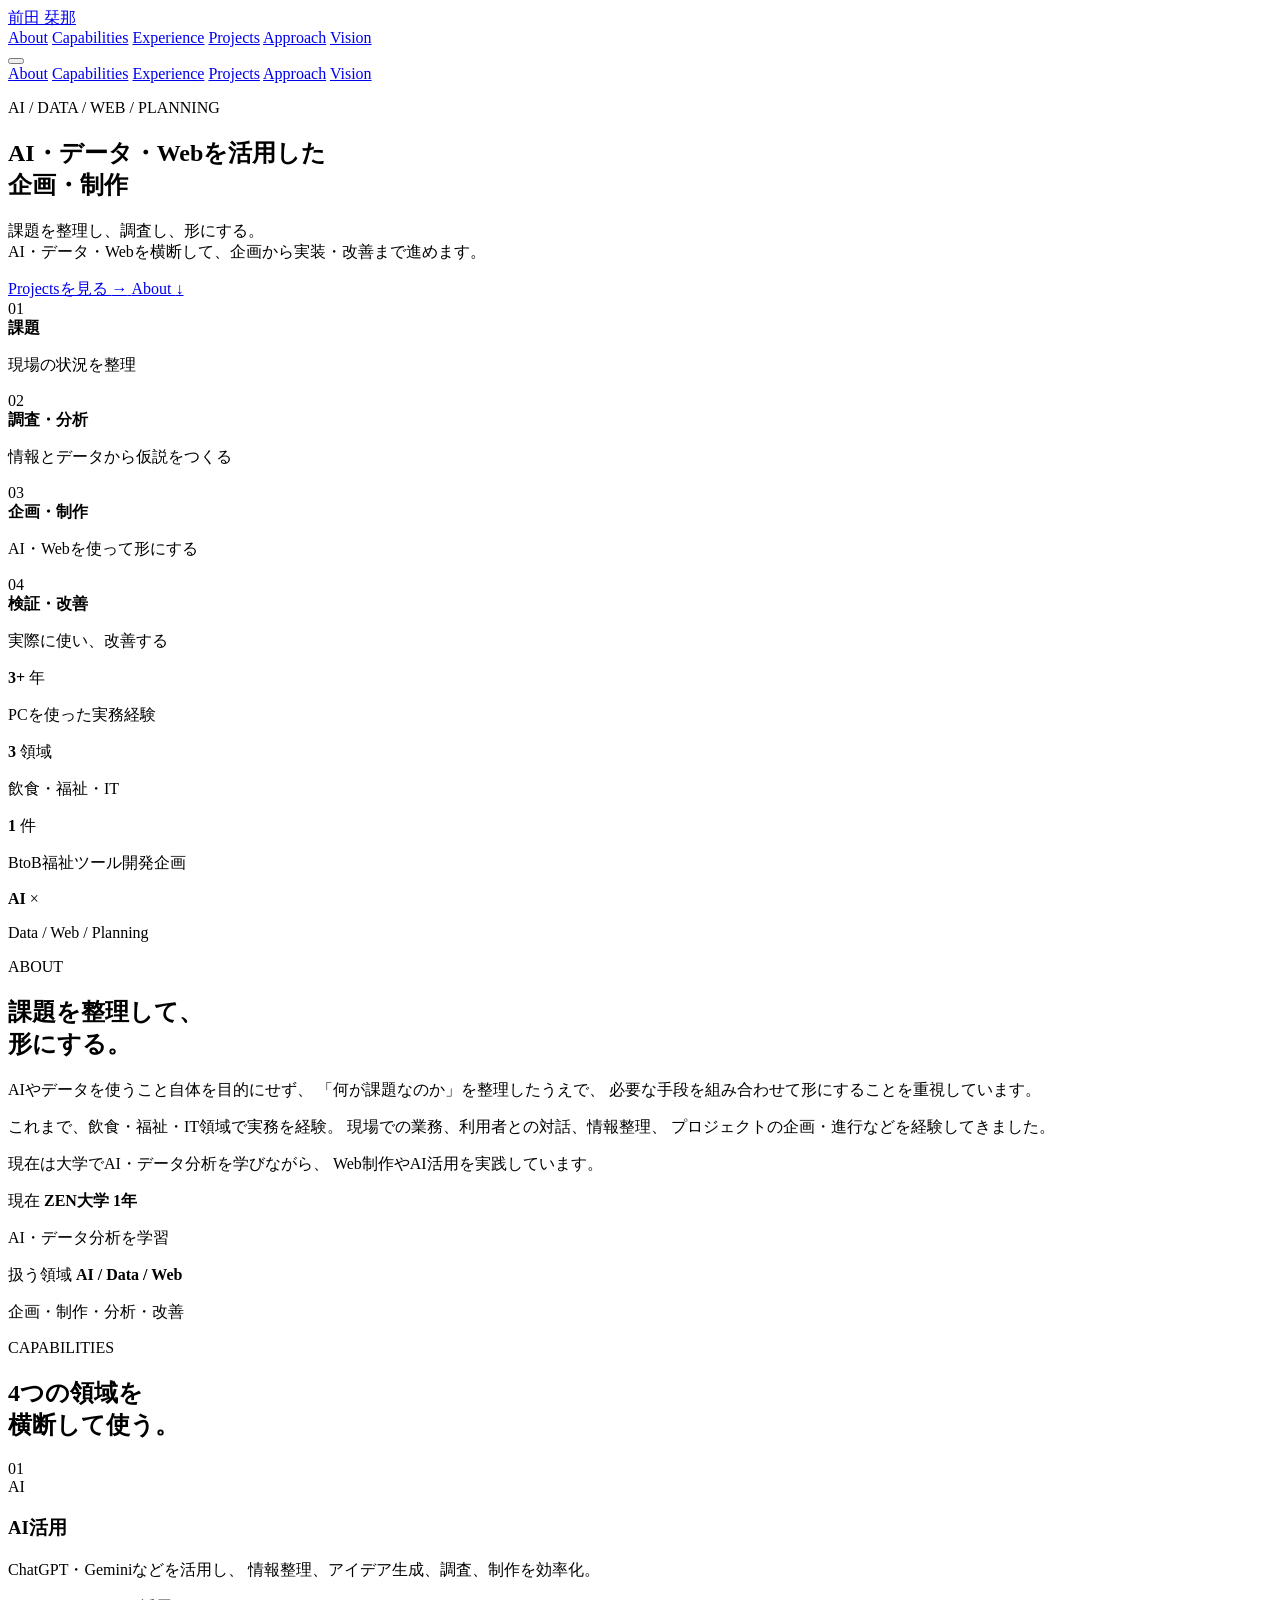
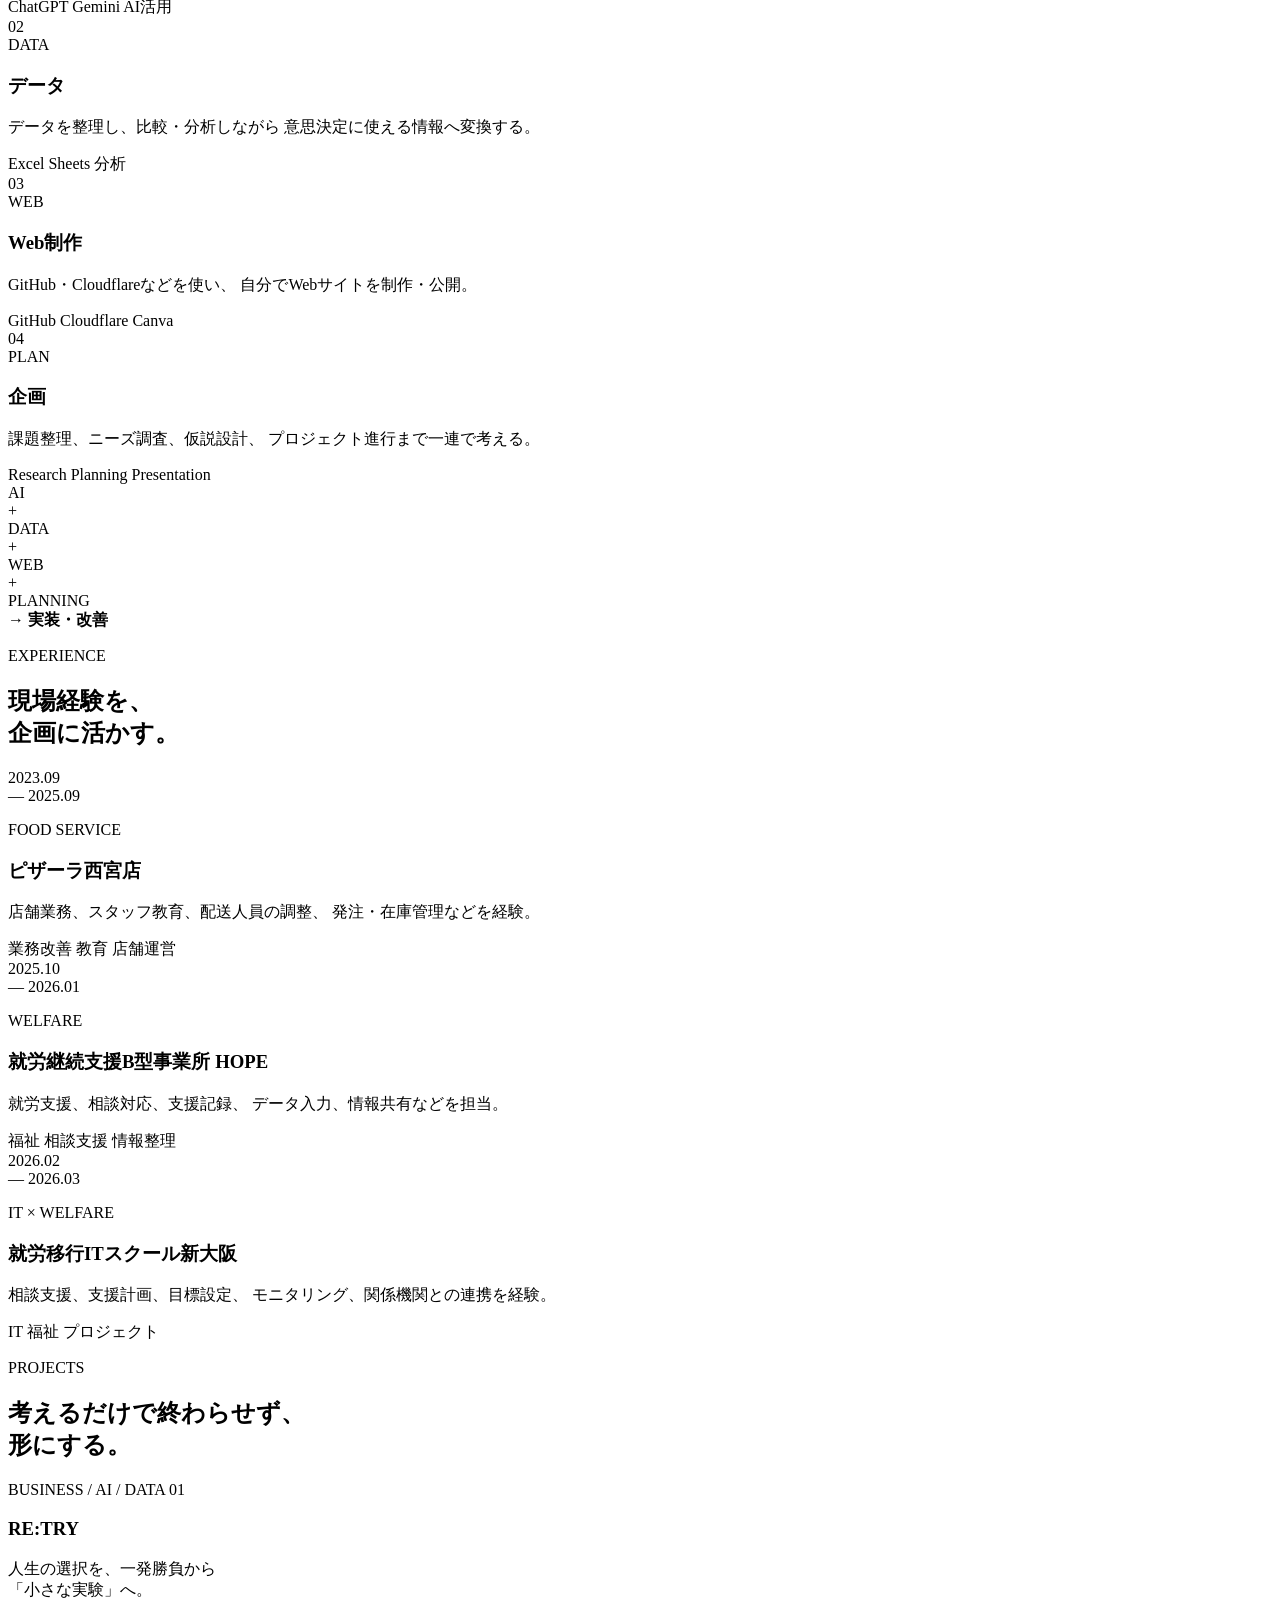
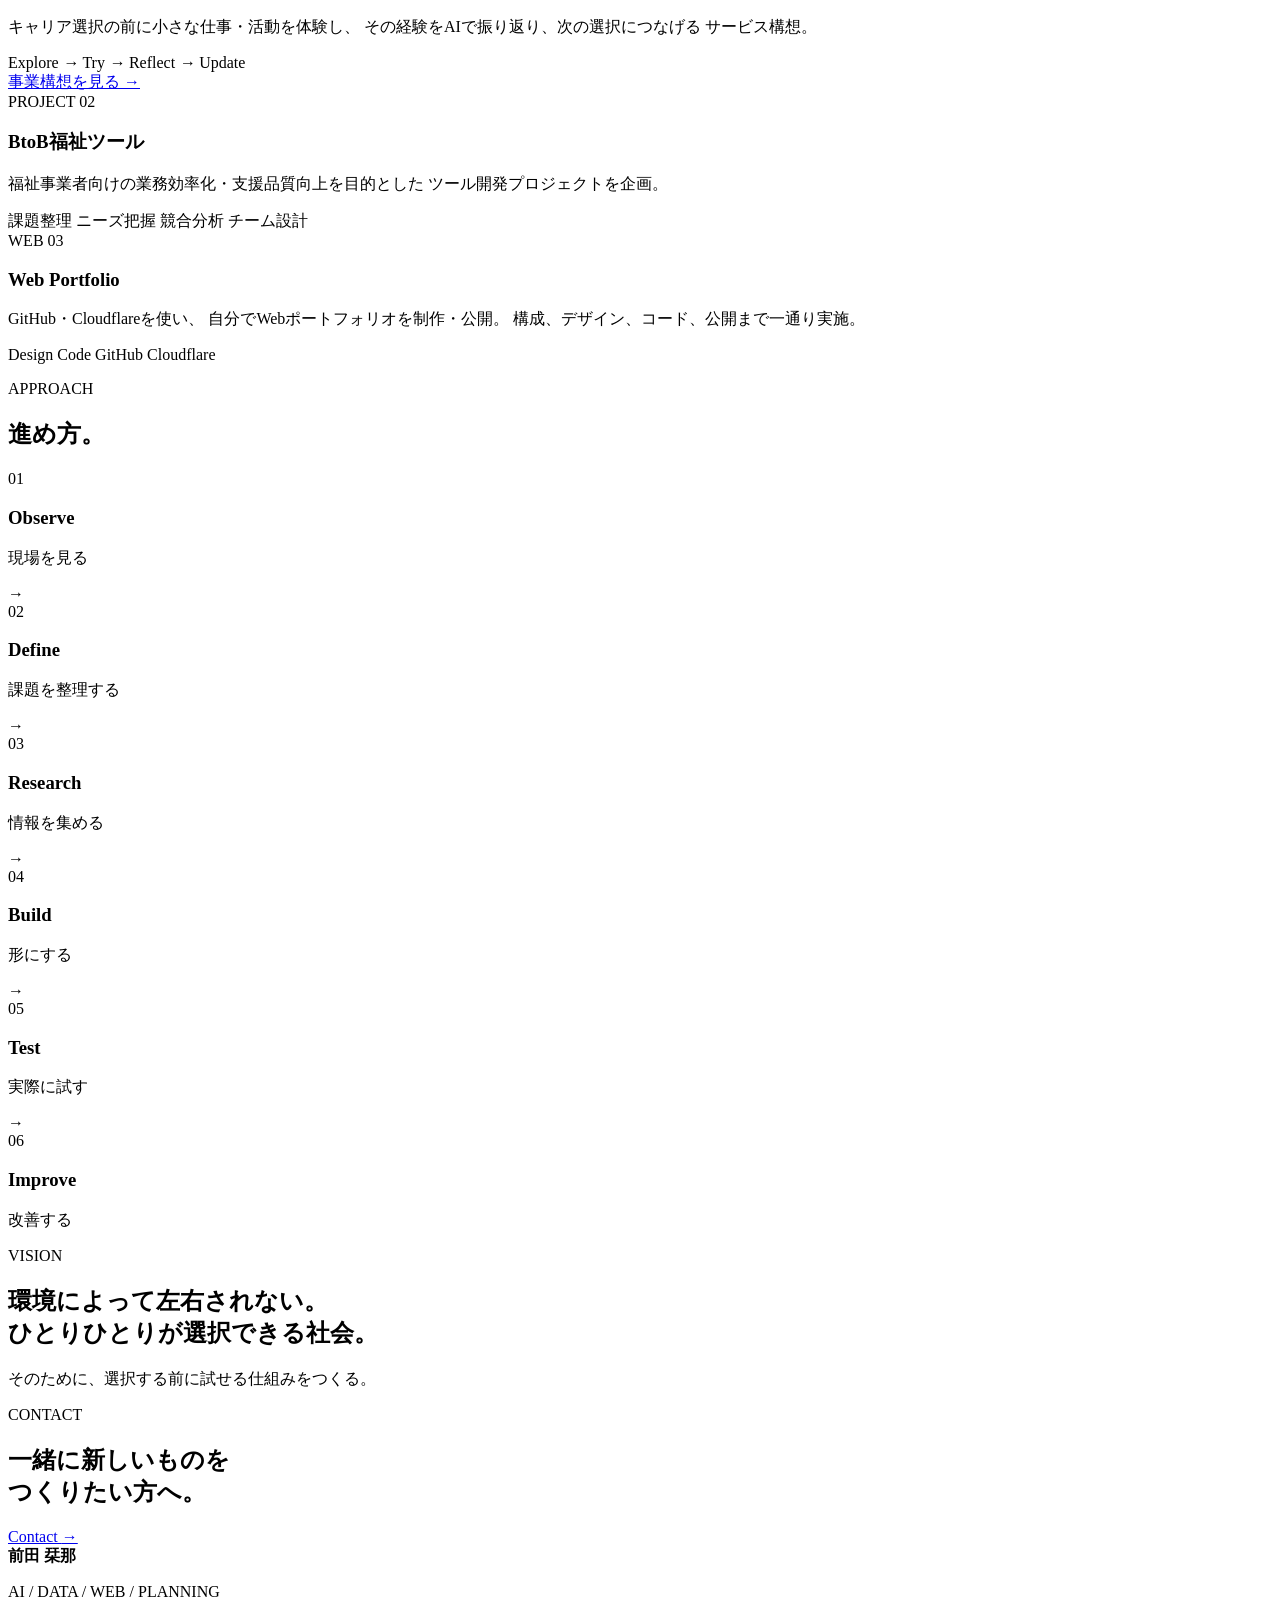
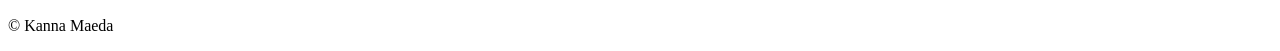
==== index.html @ c9c0b08d "Update and rename README.md to index.html" ====
<!DOCTYPE html>
<html lang="ja">
<head>
  <meta charset="UTF-8">
  <meta name="viewport" content="width=device-width, initial-scale=1.0">

  <meta
    name="description"
    content="前田栞那｜AI・データ・Webを活用した企画・制作"
  >

  <title>前田 栞那 | Portfolio</title>

  <link rel="stylesheet" href="styles.css">
</head>

<body>

  <!-- =========================
       HEADER
  ========================== -->
  <header class="header">
    <div class="container header-inner">

      <a href="#" class="logo">
        前田 栞那
      </a>

      <nav class="nav desktop-nav">
        <a href="#about">About</a>
        <a href="#capabilities">Capabilities</a>
        <a href="#experience">Experience</a>
        <a href="#projects">Projects</a>
        <a href="#approach">Approach</a>
        <a href="#vision">Vision</a>
      </nav>

      <button
        class="menu-button"
        id="menuButton"
        aria-label="メニューを開く"
        aria-expanded="false"
      >
        <span></span>
        <span></span>
      </button>

    </div>

    <nav class="mobile-nav" id="mobileNav">
      <a href="#about">About</a>
      <a href="#capabilities">Capabilities</a>
      <a href="#experience">Experience</a>
      <a href="#projects">Projects</a>
      <a href="#approach">Approach</a>
      <a href="#vision">Vision</a>
    </nav>
  </header>


  <main>

    <!-- =========================
         HERO
    ========================== -->
    <section class="hero">
      <div class="container hero-grid">

        <div class="hero-content reveal">

          <p class="eyebrow">
            AI / DATA / WEB / PLANNING
          </p>

          <h1>
            AI・データ・Webを活用した<br>
            <span>企画・制作</span>
          </h1>

          <p class="hero-description">
            課題を整理し、調査し、形にする。<br>
            AI・データ・Webを横断して、企画から実装・改善まで進めます。
          </p>

          <div class="hero-actions">
            <a href="#projects" class="button button-primary">
              Projectsを見る
              <span>→</span>
            </a>

            <a href="#about" class="button button-text">
              About
              <span>↓</span>
            </a>
          </div>

        </div>


        <!-- Hero Process Diagram -->
        <div class="hero-process reveal">

          <div class="process-line"></div>

          <div class="hero-process-item">
            <span class="process-number">01</span>
            <div>
              <strong>課題</strong>
              <p>現場の状況を整理</p>
            </div>
          </div>

          <div class="hero-process-item">
            <span class="process-number">02</span>
            <div>
              <strong>調査・分析</strong>
              <p>情報とデータから仮説をつくる</p>
            </div>
          </div>

          <div class="hero-process-item">
            <span class="process-number">03</span>
            <div>
              <strong>企画・制作</strong>
              <p>AI・Webを使って形にする</p>
            </div>
          </div>

          <div class="hero-process-item">
            <span class="process-number">04</span>
            <div>
              <strong>検証・改善</strong>
              <p>実際に使い、改善する</p>
            </div>
          </div>

        </div>

      </div>
    </section>


    <!-- =========================
         FACTS
    ========================== -->
    <section class="facts">
      <div class="container">

        <div class="facts-grid">

          <div class="fact reveal">
            <strong>3+</strong>
            <span>年</span>
            <p>PCを使った実務経験</p>
          </div>

          <div class="fact reveal">
            <strong>3</strong>
            <span>領域</span>
            <p>飲食・福祉・IT</p>
          </div>

          <div class="fact reveal">
            <strong>1</strong>
            <span>件</span>
            <p>BtoB福祉ツール開発企画</p>
          </div>

          <div class="fact reveal">
            <strong>AI</strong>
            <span>×</span>
            <p>Data / Web / Planning</p>
          </div>

        </div>

      </div>
    </section>


    <!-- =========================
         ABOUT
    ========================== -->
    <section class="section" id="about">

      <div class="container">

        <div class="section-heading reveal">
          <p class="section-label">ABOUT</p>
          <h2>課題を整理して、<br>形にする。</h2>
        </div>

        <div class="about-grid">

          <div class="about-main reveal">

            <p class="lead">
              AIやデータを使うこと自体を目的にせず、
              「何が課題なのか」を整理したうえで、
              必要な手段を組み合わせて形にすることを重視しています。
            </p>

            <p>
              これまで、飲食・福祉・IT領域で実務を経験。
              現場での業務、利用者との対話、情報整理、
              プロジェクトの企画・進行などを経験してきました。
            </p>

            <p>
              現在は大学でAI・データ分析を学びながら、
              Web制作やAI活用を実践しています。
            </p>

          </div>


          <div class="about-side reveal">

            <div class="info-box">
              <span>現在</span>
              <strong>ZEN大学 1年</strong>
              <p>AI・データ分析を学習</p>
            </div>

            <div class="info-box">
              <span>扱う領域</span>
              <strong>AI / Data / Web</strong>
              <p>企画・制作・分析・改善</p>
            </div>

          </div>

        </div>

      </div>

    </section>


    <!-- =========================
         CAPABILITIES
    ========================== -->
    <section class="section section-dark" id="capabilities">

      <div class="container">

        <div class="section-heading reveal">
          <p class="section-label">CAPABILITIES</p>
          <h2>4つの領域を<br>横断して使う。</h2>
        </div>


        <div class="capabilities">

          <article class="capability reveal">
            <span class="cap-number">01</span>
            <div class="cap-icon">AI</div>
            <h3>AI活用</h3>
            <p>
              ChatGPT・Geminiなどを活用し、
              情報整理、アイデア生成、調査、制作を効率化。
            </p>
            <div class="cap-tags">
              <span>ChatGPT</span>
              <span>Gemini</span>
              <span>AI活用</span>
            </div>
          </article>


          <article class="capability reveal">
            <span class="cap-number">02</span>
            <div class="cap-icon">DATA</div>
            <h3>データ</h3>
            <p>
              データを整理し、比較・分析しながら
              意思決定に使える情報へ変換する。
            </p>
            <div class="cap-tags">
              <span>Excel</span>
              <span>Sheets</span>
              <span>分析</span>
            </div>
          </article>


          <article class="capability reveal">
            <span class="cap-number">03</span>
            <div class="cap-icon">WEB</div>
            <h3>Web制作</h3>
            <p>
              GitHub・Cloudflareなどを使い、
              自分でWebサイトを制作・公開。
            </p>
            <div class="cap-tags">
              <span>GitHub</span>
              <span>Cloudflare</span>
              <span>Canva</span>
            </div>
          </article>


          <article class="capability reveal">
            <span class="cap-number">04</span>
            <div class="cap-icon">PLAN</div>
            <h3>企画</h3>
            <p>
              課題整理、ニーズ調査、仮説設計、
              プロジェクト進行まで一連で考える。
            </p>
            <div class="cap-tags">
              <span>Research</span>
              <span>Planning</span>
              <span>Presentation</span>
            </div>
          </article>

        </div>


        <div class="capability-flow reveal">

          <div>AI</div>
          <span>+</span>
          <div>DATA</div>
          <span>+</span>
          <div>WEB</div>
          <span>+</span>
          <div>PLANNING</div>
          <span>→</span>
          <strong>実装・改善</strong>

        </div>

      </div>

    </section>


    <!-- =========================
         EXPERIENCE
    ========================== -->
    <section class="section" id="experience">

      <div class="container">

        <div class="section-heading reveal">
          <p class="section-label">EXPERIENCE</p>
          <h2>現場経験を、<br>企画に活かす。</h2>
        </div>


        <div class="timeline">

          <article class="timeline-item reveal">

            <div class="timeline-date">
              2023.09<br>
              — 2025.09
            </div>

            <div class="timeline-dot"></div>

            <div class="timeline-content">
              <p class="timeline-category">FOOD SERVICE</p>
              <h3>ピザーラ西宮店</h3>

              <p>
                店舗業務、スタッフ教育、配送人員の調整、
                発注・在庫管理などを経験。
              </p>

              <div class="timeline-tags">
                <span>業務改善</span>
                <span>教育</span>
                <span>店舗運営</span>
              </div>
            </div>

          </article>


          <article class="timeline-item reveal">

            <div class="timeline-date">
              2025.10<br>
              — 2026.01
            </div>

            <div class="timeline-dot"></div>

            <div class="timeline-content">
              <p class="timeline-category">WELFARE</p>
              <h3>就労継続支援B型事業所 HOPE</h3>

              <p>
                就労支援、相談対応、支援記録、
                データ入力、情報共有などを担当。
              </p>

              <div class="timeline-tags">
                <span>福祉</span>
                <span>相談支援</span>
                <span>情報整理</span>
              </div>
            </div>

          </article>


          <article class="timeline-item reveal">

            <div class="timeline-date">
              2026.02<br>
              — 2026.03
            </div>

            <div class="timeline-dot"></div>

            <div class="timeline-content">
              <p class="timeline-category">IT × WELFARE</p>
              <h3>就労移行ITスクール新大阪</h3>

              <p>
                相談支援、支援計画、目標設定、
                モニタリング、関係機関との連携を経験。
              </p>

              <div class="timeline-tags">
                <span>IT</span>
                <span>福祉</span>
                <span>プロジェクト</span>
              </div>
            </div>

          </article>

        </div>

      </div>

    </section>


    <!-- =========================
         PROJECTS
    ========================== -->
    <section class="section section-light" id="projects">

      <div class="container">

        <div class="section-heading reveal">
          <p class="section-label">PROJECTS</p>
          <h2>考えるだけで終わらせず、<br>形にする。</h2>
        </div>


        <div class="projects-grid">

          <!-- RE:TRY -->
          <article class="project-card project-featured reveal">

            <div class="project-top">
              <span class="project-type">BUSINESS / AI / DATA</span>
              <span class="project-number">01</span>
            </div>

            <div class="project-body">

              <h3>RE:TRY</h3>

              <p class="project-title">
                人生の選択を、一発勝負から<br>
                「小さな実験」へ。
              </p>

              <p>
                キャリア選択の前に小さな仕事・活動を体験し、
                その経験をAIで振り返り、次の選択につなげる
                サービス構想。
              </p>

              <div class="project-flow">
                <span>Explore</span>
                <i>→</i>
                <span>Try</span>
                <i>→</i>
                <span>Reflect</span>
                <i>→</i>
                <span>Update</span>
              </div>

              <a
                href="business/retry/index.html"
                class="project-link"
              >
                事業構想を見る
                <span>→</span>
              </a>

            </div>

          </article>


          <!-- Welfare Project -->
          <article class="project-card reveal">

            <div class="project-top">
              <span class="project-type">PROJECT</span>
              <span class="project-number">02</span>
            </div>

            <div class="project-body">

              <h3>BtoB福祉ツール</h3>

              <p>
                福祉事業者向けの業務効率化・支援品質向上を目的とした
                ツール開発プロジェクトを企画。
              </p>

              <div class="project-mini-flow">
                <span>課題整理</span>
                <span>ニーズ把握</span>
                <span>競合分析</span>
                <span>チーム設計</span>
              </div>

            </div>

          </article>


          <!-- Portfolio -->
          <article class="project-card reveal">

            <div class="project-top">
              <span class="project-type">WEB</span>
              <span class="project-number">03</span>
            </div>

            <div class="project-body">

              <h3>Web Portfolio</h3>

              <p>
                GitHub・Cloudflareを使い、
                自分でWebポートフォリオを制作・公開。
                構成、デザイン、コード、公開まで一通り実施。
              </p>

              <div class="project-mini-flow">
                <span>Design</span>
                <span>Code</span>
                <span>GitHub</span>
                <span>Cloudflare</span>
              </div>

            </div>

          </article>

        </div>

      </div>

    </section>


    <!-- =========================
         APPROACH
    ========================== -->
    <section class="section" id="approach">

      <div class="container">

        <div class="section-heading reveal">
          <p class="section-label">APPROACH</p>
          <h2>進め方。</h2>
        </div>


        <div class="approach-grid">

          <div class="approach-step reveal">
            <span>01</span>
            <h3>Observe</h3>
            <p>現場を見る</p>
          </div>

          <div class="approach-arrow">→</div>

          <div class="approach-step reveal">
            <span>02</span>
            <h3>Define</h3>
            <p>課題を整理する</p>
          </div>

          <div class="approach-arrow">→</div>

          <div class="approach-step reveal">
            <span>03</span>
            <h3>Research</h3>
            <p>情報を集める</p>
          </div>

          <div class="approach-arrow">→</div>

          <div class="approach-step reveal">
            <span>04</span>
            <h3>Build</h3>
            <p>形にする</p>
          </div>

          <div class="approach-arrow">→</div>

          <div class="approach-step reveal">
            <span>05</span>
            <h3>Test</h3>
            <p>実際に試す</p>
          </div>

          <div class="approach-arrow">→</div>

          <div class="approach-step reveal">
            <span>06</span>
            <h3>Improve</h3>
            <p>改善する</p>
          </div>

        </div>

      </div>

    </section>


    <!-- =========================
         VISION
    ========================== -->
    <section class="vision" id="vision">

      <div class="container">

        <div class="vision-inner reveal">

          <p class="section-label">VISION</p>

          <h2>
            環境によって左右されない。<br>
            ひとりひとりが選択できる社会。
          </h2>

          <p>
            そのために、選択する前に試せる仕組みをつくる。
          </p>

        </div>

      </div>

    </section>


    <!-- =========================
         CONTACT
    ========================== -->
    <section class="contact">

      <div class="container">

        <div class="contact-inner reveal">

          <div>
            <p class="section-label">CONTACT</p>

            <h2>
              一緒に新しいものを<br>
              つくりたい方へ。
            </h2>
          </div>

          <a
            href="mailto:kan.can.kan0729@gmail.com"
            class="button button-primary"
          >
            Contact
            <span>→</span>
          </a>

        </div>

      </div>

    </section>

  </main>


  <!-- =========================
       FOOTER
  ========================== -->
  <footer class="footer">

    <div class="container footer-inner">

      <div>
        <strong>前田 栞那</strong>
        <p>AI / DATA / WEB / PLANNING</p>
      </div>

      <p>
        © <span id="year"></span> Kanna Maeda
      </p>

    </div>

  </footer>


  <script src="script.js"></script>

</body>
</html>
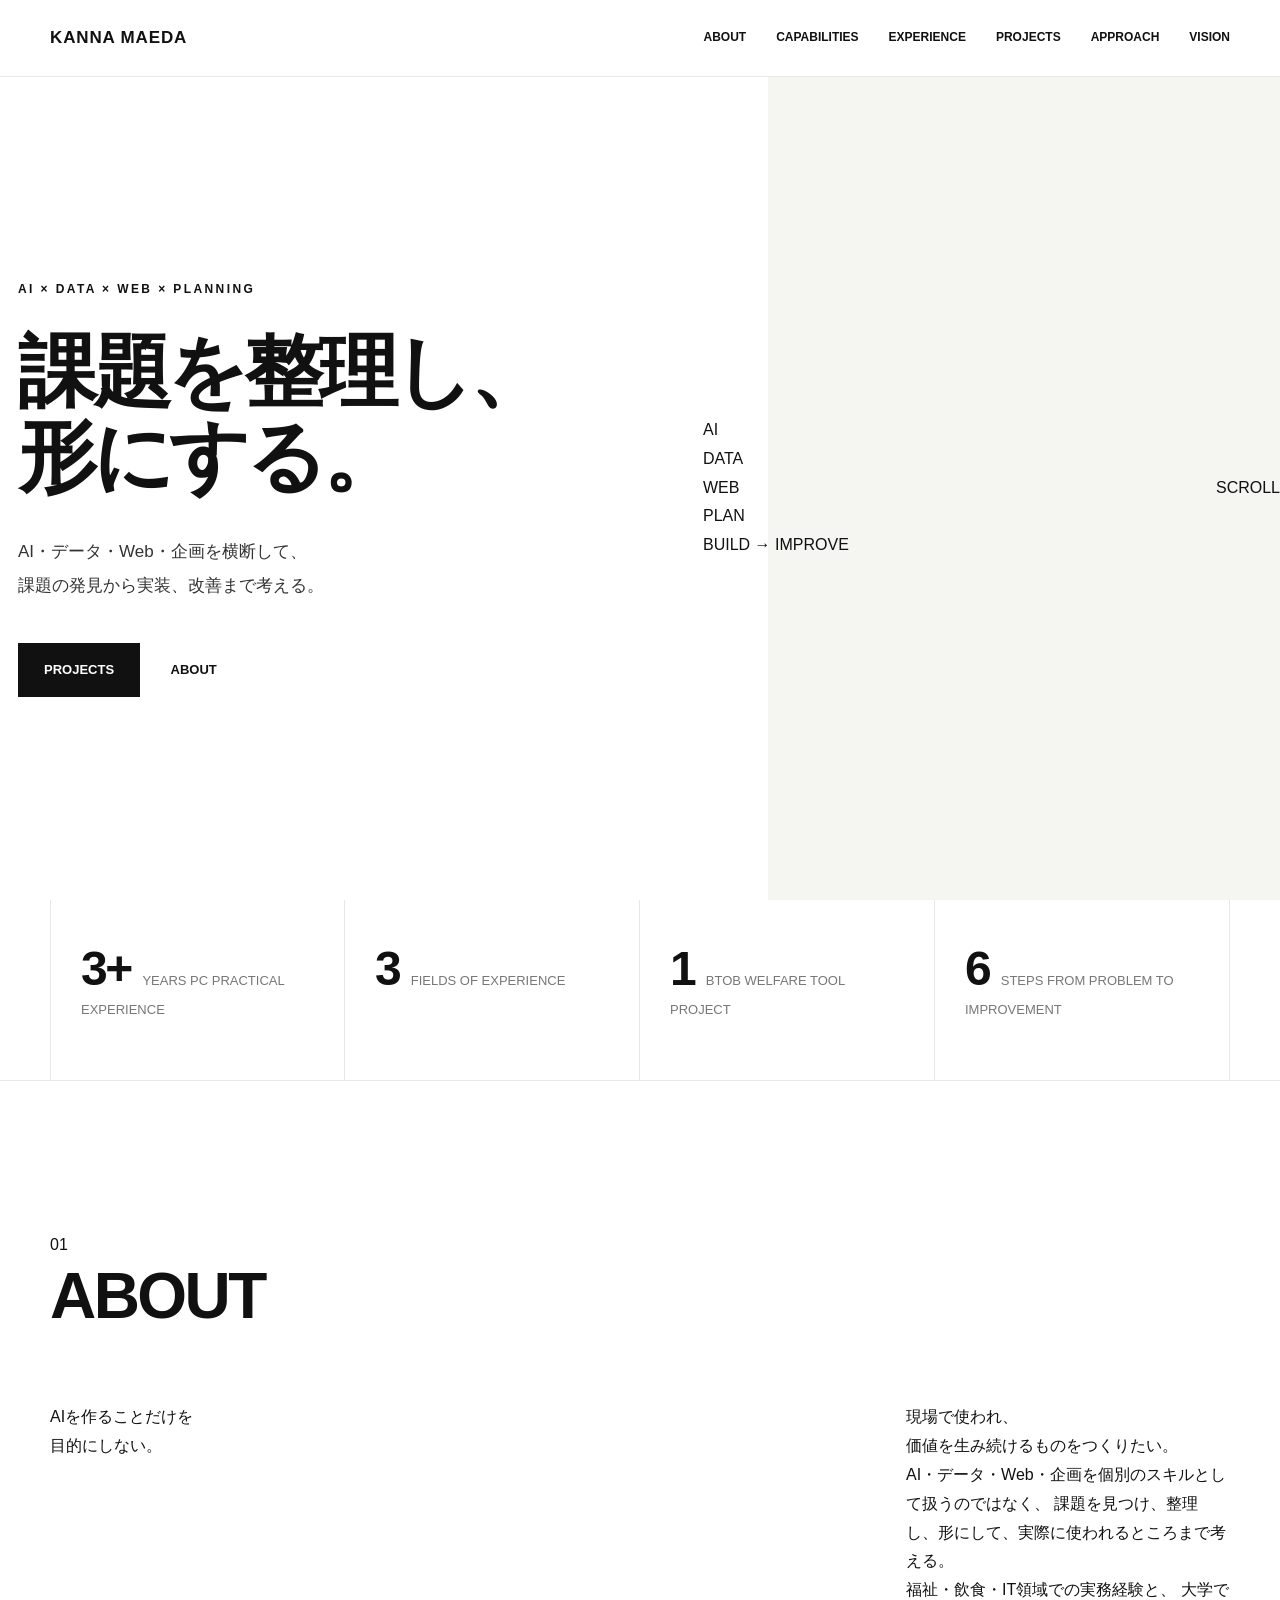
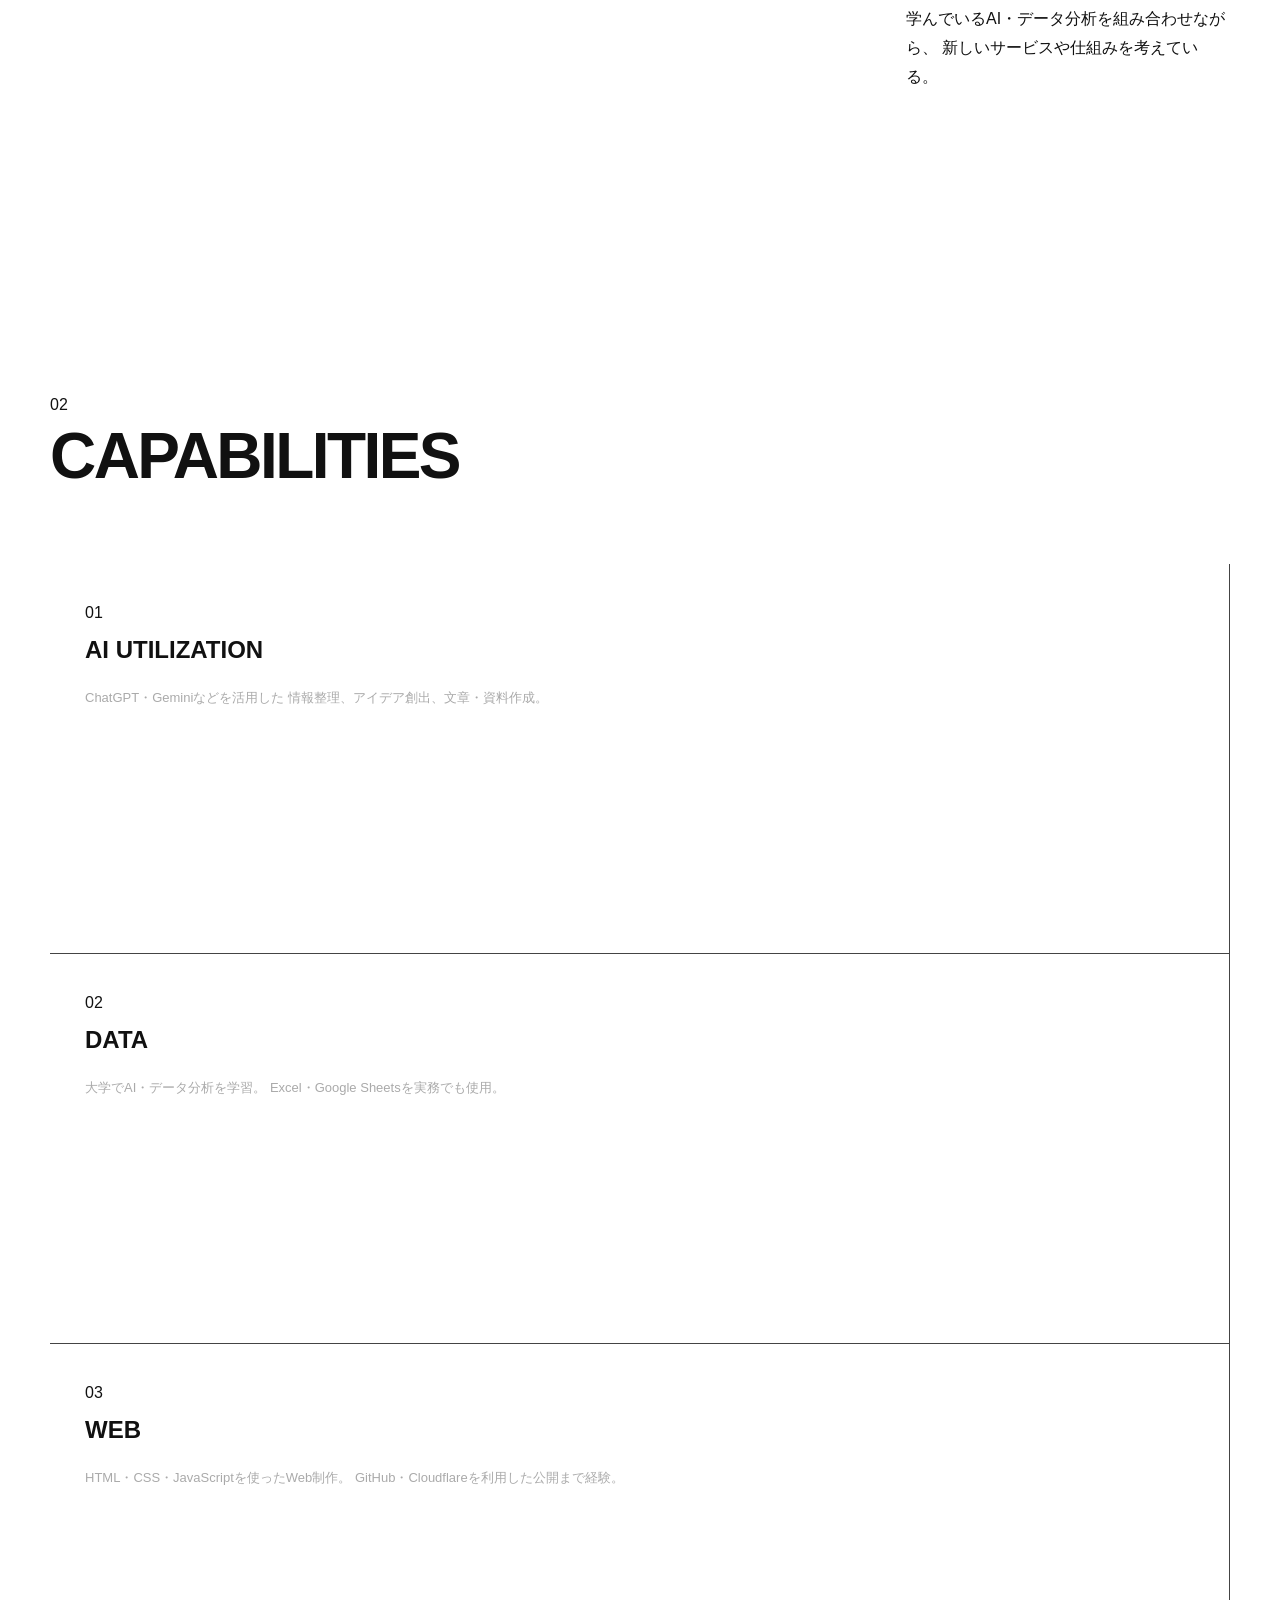
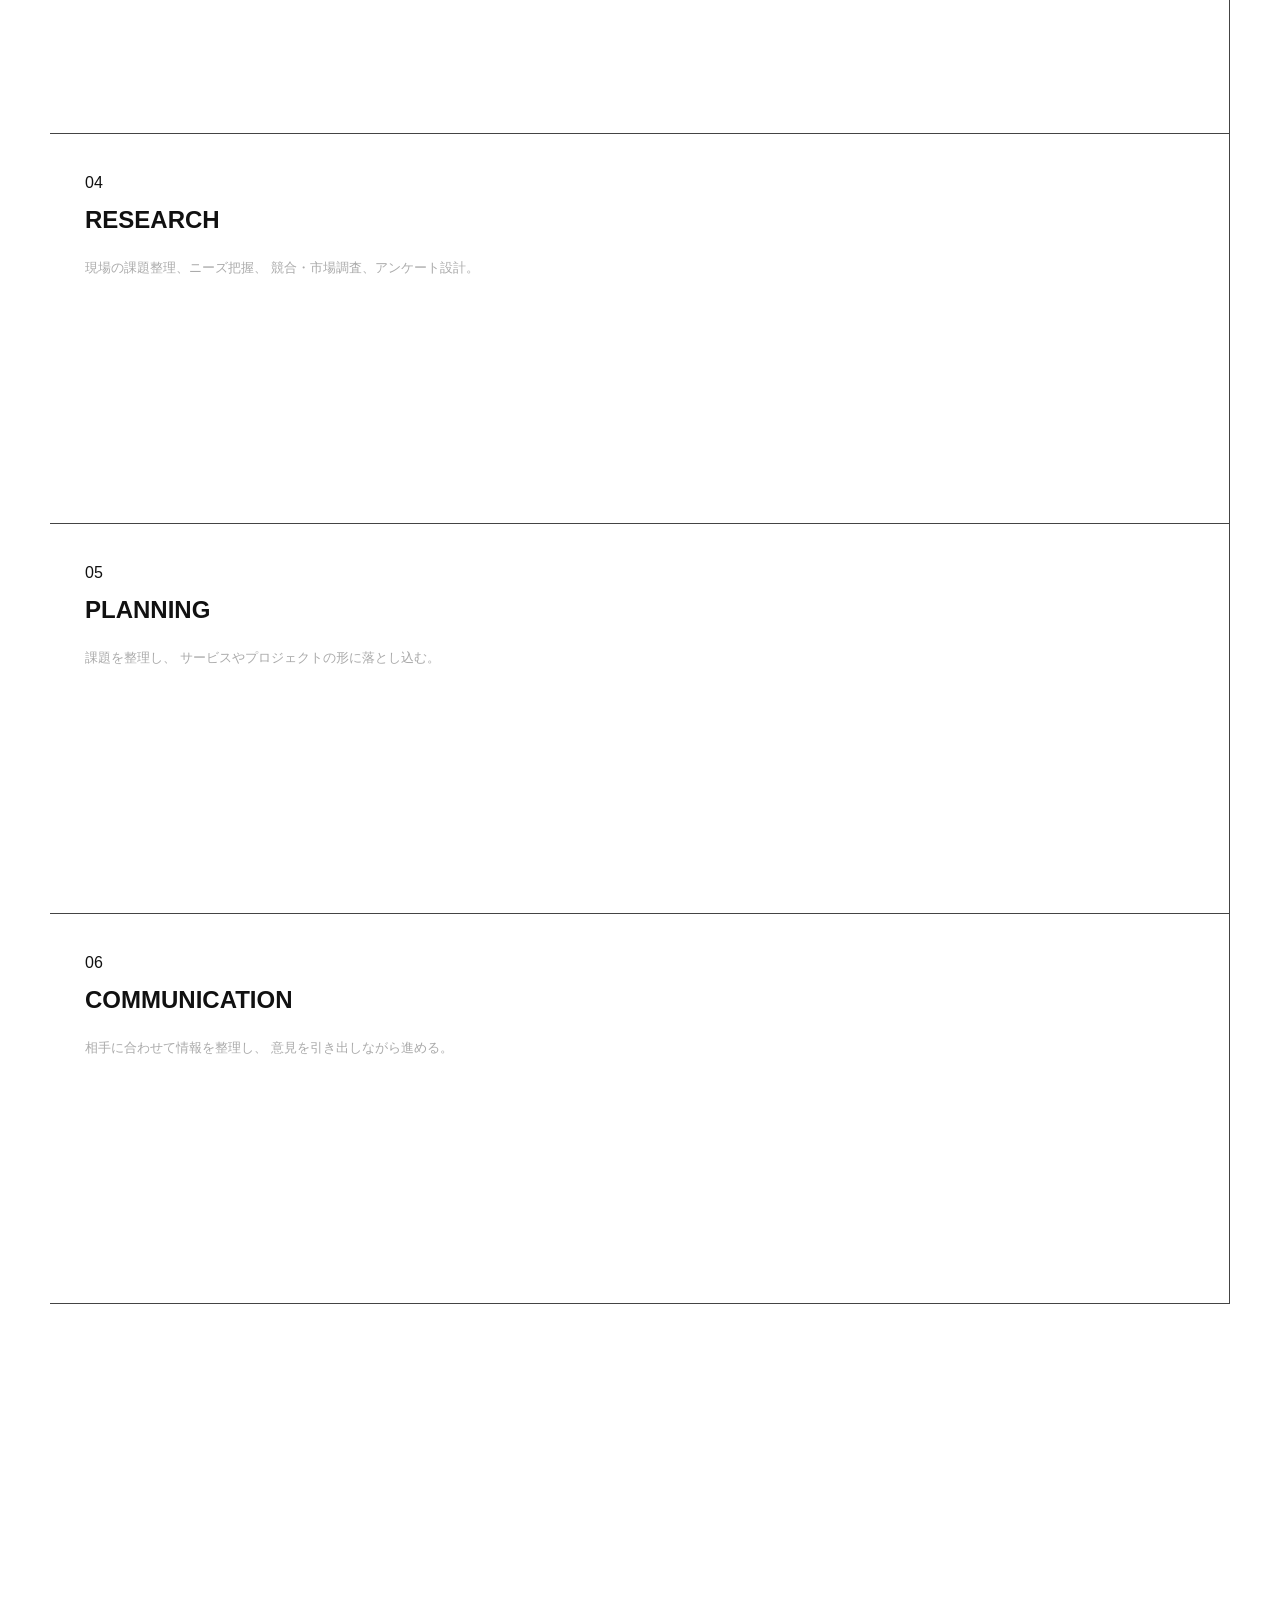
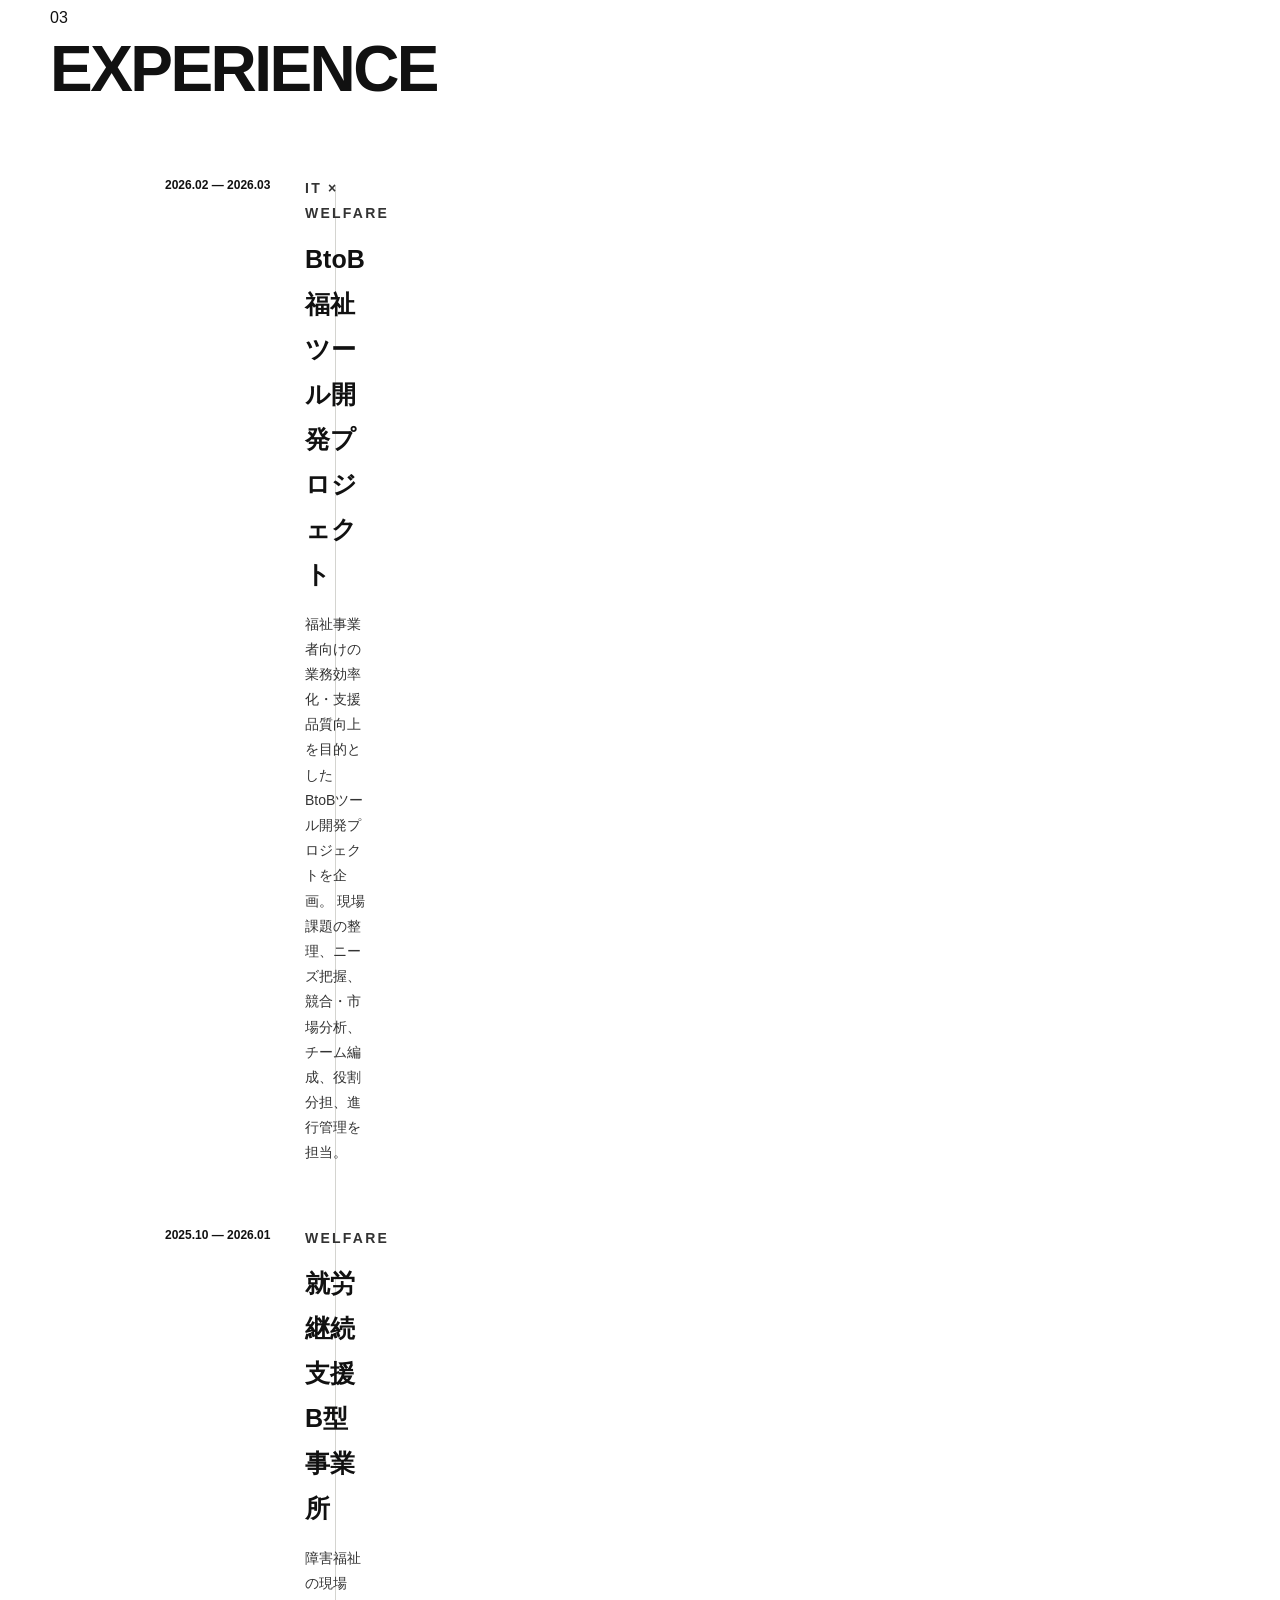
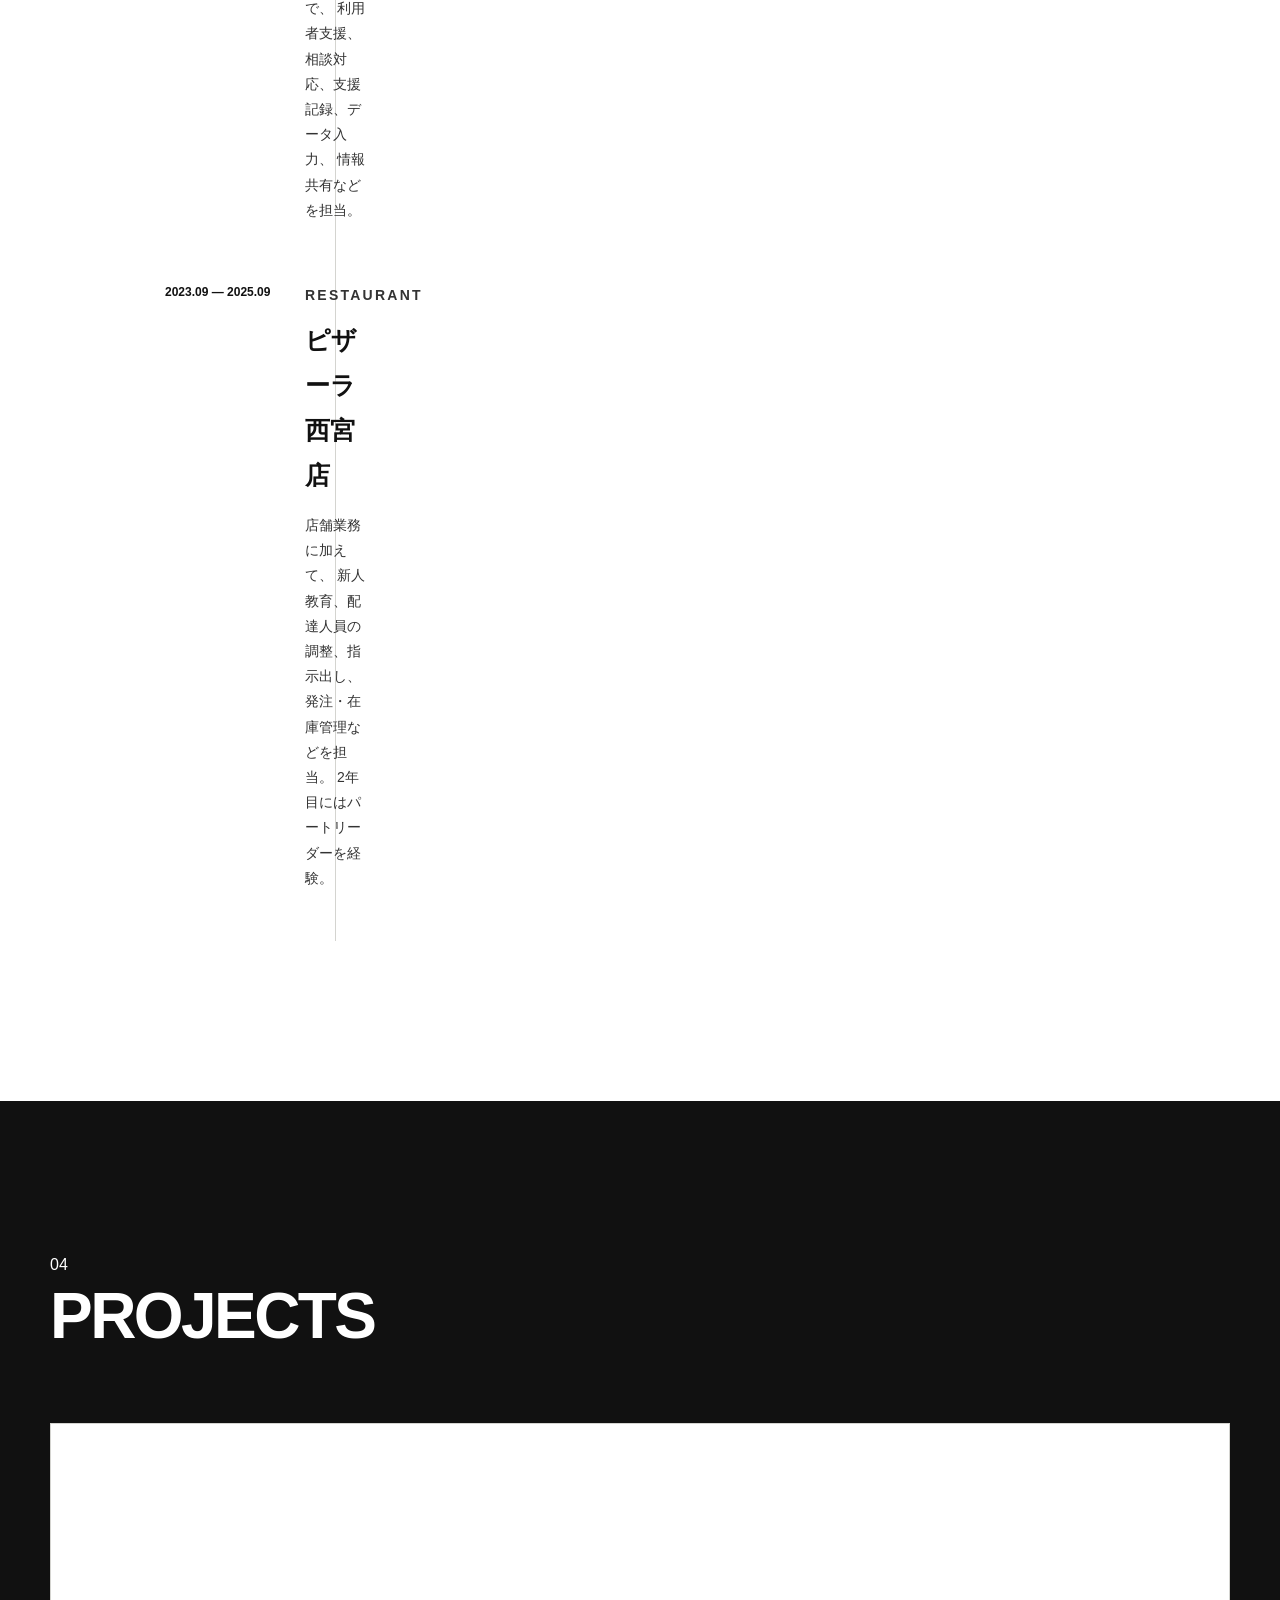
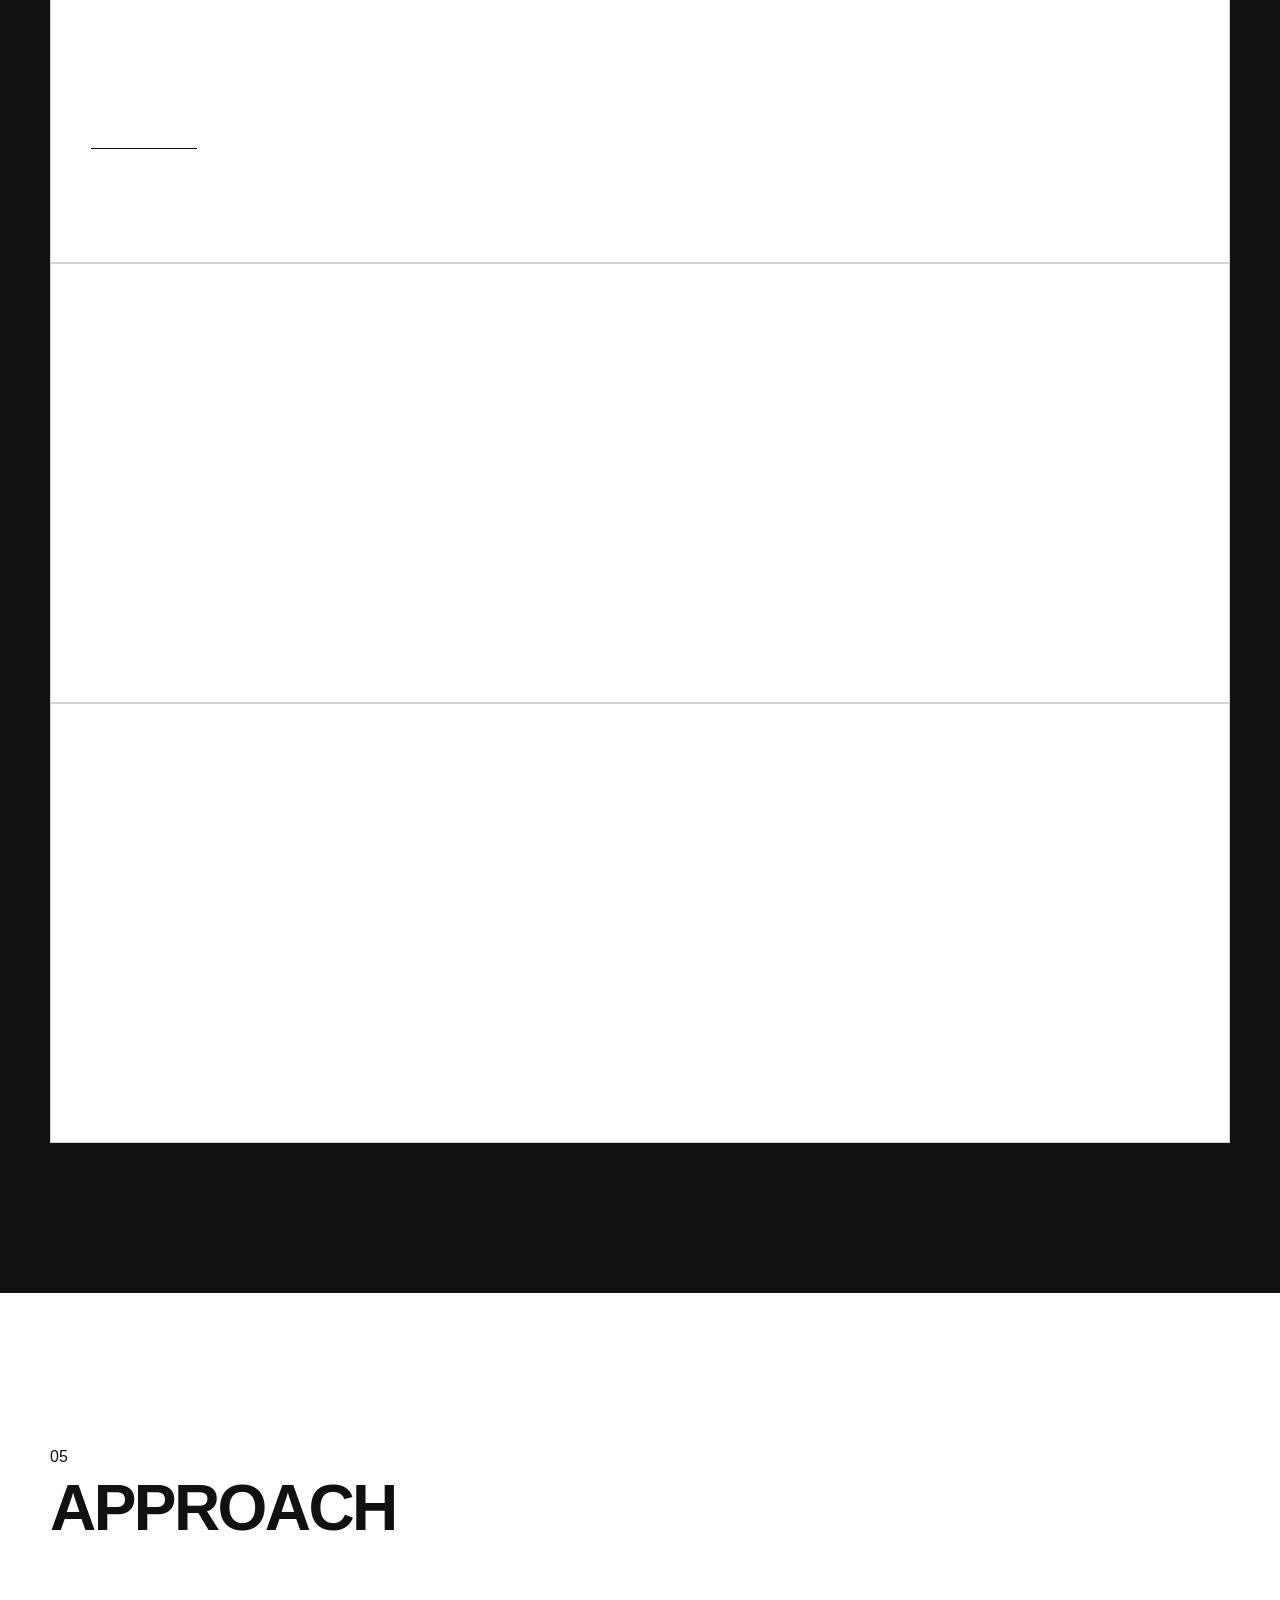
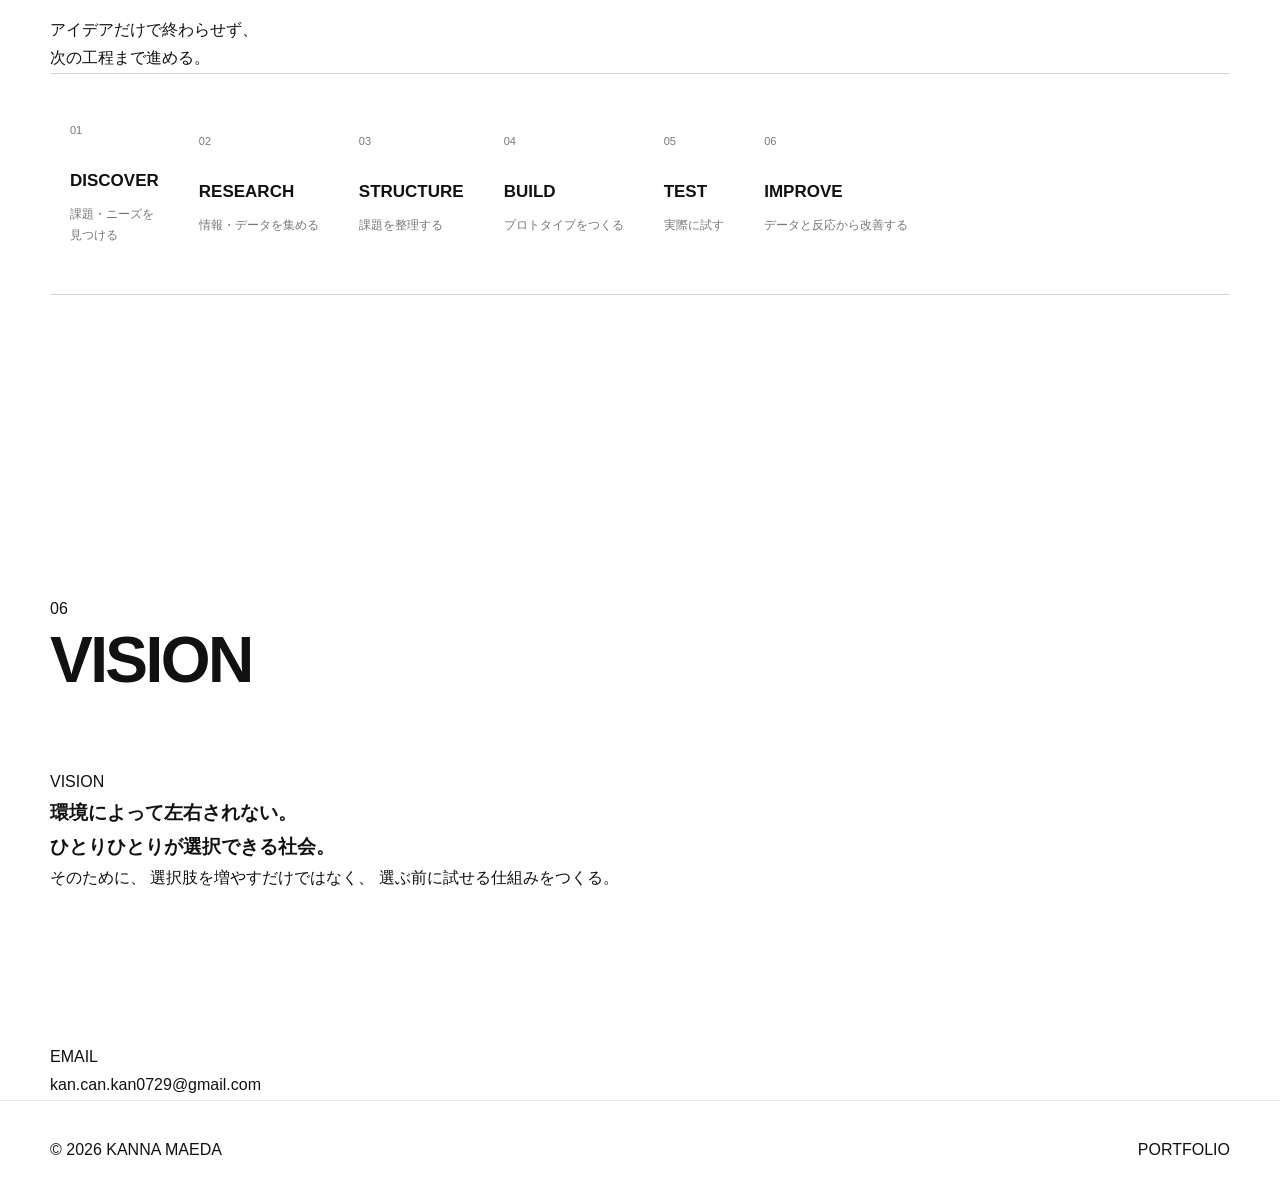
==== commit 6aaae09b: "Update index.html" ====
--- a/index.html
+++ b/index.html
@@ -4,498 +4,404 @@
   <meta charset="UTF-8">
   <meta name="viewport" content="width=device-width, initial-scale=1.0">
 
+  <title>前田栞那 | Portfolio</title>
   <meta
     name="description"
-    content="前田栞那｜AI・データ・Webを活用した企画・制作"
+    content="前田栞那のポートフォリオ。AI・データ・Web・企画を横断して、課題を整理し、形にする。"
   >
-
-  <title>前田 栞那 | Portfolio</title>
 
   <link rel="stylesheet" href="styles.css">
 </head>
 
 <body>
 
-  <!-- =========================
-       HEADER
-  ========================== -->
+  <!-- Scroll Progress -->
+  <div class="scroll-progress"></div>
+
+  <!-- Header -->
   <header class="header">
     <div class="container header-inner">
 
-      <a href="#" class="logo">
-        前田 栞那
+      <a href="#top" class="logo">
+        KANNA MAEDA
       </a>
 
-      <nav class="nav desktop-nav">
-        <a href="#about">About</a>
-        <a href="#capabilities">Capabilities</a>
-        <a href="#experience">Experience</a>
-        <a href="#projects">Projects</a>
-        <a href="#approach">Approach</a>
-        <a href="#vision">Vision</a>
-      </nav>
-
-      <button
-        class="menu-button"
-        id="menuButton"
-        aria-label="メニューを開く"
-        aria-expanded="false"
-      >
+      <button class="menu-button" aria-label="メニューを開く">
         <span></span>
         <span></span>
       </button>
 
+      <nav class="nav">
+        <a href="#about">ABOUT</a>
+        <a href="#capabilities">CAPABILITIES</a>
+        <a href="#experience">EXPERIENCE</a>
+        <a href="#projects">PROJECTS</a>
+        <a href="#approach">APPROACH</a>
+        <a href="#vision">VISION</a>
+      </nav>
+
     </div>
-
-    <nav class="mobile-nav" id="mobileNav">
-      <a href="#about">About</a>
-      <a href="#capabilities">Capabilities</a>
-      <a href="#experience">Experience</a>
-      <a href="#projects">Projects</a>
-      <a href="#approach">Approach</a>
-      <a href="#vision">Vision</a>
-    </nav>
   </header>
 
 
-  <main>
-
-    <!-- =========================
-         HERO
-    ========================== -->
+  <main id="top">
+
+    <!-- Hero -->
     <section class="hero">
       <div class="container hero-grid">
 
-        <div class="hero-content reveal">
+        <div class="hero-copy reveal">
 
           <p class="eyebrow">
-            AI / DATA / WEB / PLANNING
+            AI × DATA × WEB × PLANNING
           </p>
 
           <h1>
-            AI・データ・Webを活用した<br>
-            <span>企画・制作</span>
+            課題を整理し、<br>
+            <span>形にする。</span>
           </h1>
 
           <p class="hero-description">
-            課題を整理し、調査し、形にする。<br>
-            AI・データ・Webを横断して、企画から実装・改善まで進めます。
+            AI・データ・Web・企画を横断して、<br>
+            課題の発見から実装、改善まで考える。
           </p>
 
-          <div class="hero-actions">
+          <div class="hero-links">
             <a href="#projects" class="button button-primary">
-              Projectsを見る
-              <span>→</span>
+              PROJECTS
             </a>
 
-            <a href="#about" class="button button-text">
-              About
-              <span>↓</span>
+            <a href="#about" class="button button-secondary">
+              ABOUT
             </a>
           </div>
 
         </div>
 
 
-        <!-- Hero Process Diagram -->
-        <div class="hero-process reveal">
-
-          <div class="process-line"></div>
-
-          <div class="hero-process-item">
-            <span class="process-number">01</span>
-            <div>
-              <strong>課題</strong>
-              <p>現場の状況を整理</p>
-            </div>
-          </div>
-
-          <div class="hero-process-item">
-            <span class="process-number">02</span>
-            <div>
-              <strong>調査・分析</strong>
-              <p>情報とデータから仮説をつくる</p>
-            </div>
-          </div>
-
-          <div class="hero-process-item">
-            <span class="process-number">03</span>
-            <div>
-              <strong>企画・制作</strong>
-              <p>AI・Webを使って形にする</p>
-            </div>
-          </div>
-
-          <div class="hero-process-item">
-            <span class="process-number">04</span>
-            <div>
-              <strong>検証・改善</strong>
-              <p>実際に使い、改善する</p>
-            </div>
-          </div>
-
-        </div>
-
-      </div>
-    </section>
-
-
-    <!-- =========================
-         FACTS
-    ========================== -->
+        <!-- Visual -->
+        <div class="hero-visual reveal">
+
+          <div class="orbit orbit-outer"></div>
+          <div class="orbit orbit-inner"></div>
+
+          <div class="orbit-node node-ai">
+            AI
+          </div>
+
+          <div class="orbit-node node-data">
+            DATA
+          </div>
+
+          <div class="orbit-node node-web">
+            WEB
+          </div>
+
+          <div class="orbit-node node-plan">
+            PLAN
+          </div>
+
+          <div class="hero-center">
+            <span>BUILD</span>
+            <strong>→</strong>
+            <span>IMPROVE</span>
+          </div>
+
+        </div>
+
+      </div>
+
+      <div class="scroll-cue">
+        <span>SCROLL</span>
+        <i></i>
+      </div>
+    </section>
+
+
+    <!-- Facts -->
     <section class="facts">
+      <div class="container facts-grid">
+
+        <div class="fact reveal">
+          <strong>3+</strong>
+          <span>YEARS PC PRACTICAL EXPERIENCE</span>
+        </div>
+
+        <div class="fact reveal">
+          <strong>3</strong>
+          <span>FIELDS OF EXPERIENCE</span>
+        </div>
+
+        <div class="fact reveal">
+          <strong>1</strong>
+          <span>BTOB WELFARE TOOL PROJECT</span>
+        </div>
+
+        <div class="fact reveal">
+          <strong>6</strong>
+          <span>STEPS FROM PROBLEM TO IMPROVEMENT</span>
+        </div>
+
+      </div>
+    </section>
+
+
+    <!-- About -->
+    <section id="about" class="section">
       <div class="container">
 
-        <div class="facts-grid">
-
-          <div class="fact reveal">
-            <strong>3+</strong>
-            <span>年</span>
-            <p>PCを使った実務経験</p>
-          </div>
-
-          <div class="fact reveal">
-            <strong>3</strong>
-            <span>領域</span>
-            <p>飲食・福祉・IT</p>
-          </div>
-
-          <div class="fact reveal">
-            <strong>1</strong>
-            <span>件</span>
-            <p>BtoB福祉ツール開発企画</p>
-          </div>
-
-          <div class="fact reveal">
-            <strong>AI</strong>
-            <span>×</span>
-            <p>Data / Web / Planning</p>
-          </div>
-
-        </div>
-
-      </div>
-    </section>
-
-
-    <!-- =========================
-         ABOUT
-    ========================== -->
-    <section class="section" id="about">
-
+        <div class="section-heading reveal">
+          <p class="section-number">01</p>
+          <h2>ABOUT</h2>
+        </div>
+
+        <div class="about-grid">
+
+          <div class="about-title reveal">
+            <p>
+              AIを作ることだけを<br>
+              目的にしない。
+            </p>
+          </div>
+
+          <div class="about-text reveal">
+
+            <p class="large-text">
+              現場で使われ、<br>
+              価値を生み続けるものをつくりたい。
+            </p>
+
+            <p>
+              AI・データ・Web・企画を個別のスキルとして扱うのではなく、
+              課題を見つけ、整理し、形にして、実際に使われるところまで考える。
+            </p>
+
+            <p>
+              福祉・飲食・IT領域での実務経験と、
+              大学で学んでいるAI・データ分析を組み合わせながら、
+              新しいサービスや仕組みを考えている。
+            </p>
+
+          </div>
+
+        </div>
+
+      </div>
+    </section>
+
+
+    <!-- Capabilities -->
+    <section id="capabilities" class="section section-gray">
       <div class="container">
 
         <div class="section-heading reveal">
-          <p class="section-label">ABOUT</p>
-          <h2>課題を整理して、<br>形にする。</h2>
-        </div>
-
-        <div class="about-grid">
-
-          <div class="about-main reveal">
-
-            <p class="lead">
-              AIやデータを使うこと自体を目的にせず、
-              「何が課題なのか」を整理したうえで、
-              必要な手段を組み合わせて形にすることを重視しています。
-            </p>
-
-            <p>
-              これまで、飲食・福祉・IT領域で実務を経験。
-              現場での業務、利用者との対話、情報整理、
-              プロジェクトの企画・進行などを経験してきました。
-            </p>
-
-            <p>
-              現在は大学でAI・データ分析を学びながら、
-              Web制作やAI活用を実践しています。
-            </p>
-
-          </div>
-
-
-          <div class="about-side reveal">
-
-            <div class="info-box">
-              <span>現在</span>
-              <strong>ZEN大学 1年</strong>
-              <p>AI・データ分析を学習</p>
-            </div>
-
-            <div class="info-box">
-              <span>扱う領域</span>
-              <strong>AI / Data / Web</strong>
-              <p>企画・制作・分析・改善</p>
-            </div>
-
-          </div>
-
-        </div>
-
-      </div>
-
-    </section>
-
-
-    <!-- =========================
-         CAPABILITIES
-    ========================== -->
-    <section class="section section-dark" id="capabilities">
-
+          <p class="section-number">02</p>
+          <h2>CAPABILITIES</h2>
+        </div>
+
+        <div class="capability-grid">
+
+          <article class="capability reveal">
+            <span class="capability-number">01</span>
+            <h3>AI UTILIZATION</h3>
+            <p>
+              ChatGPT・Geminiなどを活用した
+              情報整理、アイデア創出、文章・資料作成。
+            </p>
+          </article>
+
+          <article class="capability reveal">
+            <span class="capability-number">02</span>
+            <h3>DATA</h3>
+            <p>
+              大学でAI・データ分析を学習。
+              Excel・Google Sheetsを実務でも使用。
+            </p>
+          </article>
+
+          <article class="capability reveal">
+            <span class="capability-number">03</span>
+            <h3>WEB</h3>
+            <p>
+              HTML・CSS・JavaScriptを使ったWeb制作。
+              GitHub・Cloudflareを利用した公開まで経験。
+            </p>
+          </article>
+
+          <article class="capability reveal">
+            <span class="capability-number">04</span>
+            <h3>RESEARCH</h3>
+            <p>
+              現場の課題整理、ニーズ把握、
+              競合・市場調査、アンケート設計。
+            </p>
+          </article>
+
+          <article class="capability reveal">
+            <span class="capability-number">05</span>
+            <h3>PLANNING</h3>
+            <p>
+              課題を整理し、
+              サービスやプロジェクトの形に落とし込む。
+            </p>
+          </article>
+
+          <article class="capability reveal">
+            <span class="capability-number">06</span>
+            <h3>COMMUNICATION</h3>
+            <p>
+              相手に合わせて情報を整理し、
+              意見を引き出しながら進める。
+            </p>
+          </article>
+
+        </div>
+
+      </div>
+    </section>
+
+
+    <!-- Experience -->
+    <section id="experience" class="section">
       <div class="container">
 
         <div class="section-heading reveal">
-          <p class="section-label">CAPABILITIES</p>
-          <h2>4つの領域を<br>横断して使う。</h2>
-        </div>
-
-
-        <div class="capabilities">
-
-          <article class="capability reveal">
-            <span class="cap-number">01</span>
-            <div class="cap-icon">AI</div>
-            <h3>AI活用</h3>
-            <p>
-              ChatGPT・Geminiなどを活用し、
-              情報整理、アイデア生成、調査、制作を効率化。
-            </p>
-            <div class="cap-tags">
-              <span>ChatGPT</span>
-              <span>Gemini</span>
-              <span>AI活用</span>
-            </div>
-          </article>
-
-
-          <article class="capability reveal">
-            <span class="cap-number">02</span>
-            <div class="cap-icon">DATA</div>
-            <h3>データ</h3>
-            <p>
-              データを整理し、比較・分析しながら
-              意思決定に使える情報へ変換する。
-            </p>
-            <div class="cap-tags">
-              <span>Excel</span>
-              <span>Sheets</span>
-              <span>分析</span>
-            </div>
-          </article>
-
-
-          <article class="capability reveal">
-            <span class="cap-number">03</span>
-            <div class="cap-icon">WEB</div>
-            <h3>Web制作</h3>
-            <p>
-              GitHub・Cloudflareなどを使い、
-              自分でWebサイトを制作・公開。
-            </p>
-            <div class="cap-tags">
-              <span>GitHub</span>
-              <span>Cloudflare</span>
-              <span>Canva</span>
-            </div>
-          </article>
-
-
-          <article class="capability reveal">
-            <span class="cap-number">04</span>
-            <div class="cap-icon">PLAN</div>
-            <h3>企画</h3>
-            <p>
-              課題整理、ニーズ調査、仮説設計、
-              プロジェクト進行まで一連で考える。
-            </p>
-            <div class="cap-tags">
-              <span>Research</span>
-              <span>Planning</span>
-              <span>Presentation</span>
-            </div>
-          </article>
-
-        </div>
-
-
-        <div class="capability-flow reveal">
-
-          <div>AI</div>
-          <span>+</span>
-          <div>DATA</div>
-          <span>+</span>
-          <div>WEB</div>
-          <span>+</span>
-          <div>PLANNING</div>
-          <span>→</span>
-          <strong>実装・改善</strong>
-
-        </div>
-
-      </div>
-
-    </section>
-
-
-    <!-- =========================
-         EXPERIENCE
-    ========================== -->
-    <section class="section" id="experience">
-
+          <p class="section-number">03</p>
+          <h2>EXPERIENCE</h2>
+        </div>
+
+        <div class="timeline">
+
+          <article class="timeline-item reveal">
+
+            <div class="timeline-date">
+              2026.02 — 2026.03
+            </div>
+
+            <div class="timeline-content">
+
+              <p class="timeline-category">
+                IT × WELFARE
+              </p>
+
+              <h3>
+                BtoB福祉ツール開発プロジェクト
+              </h3>
+
+              <p>
+                福祉事業者向けの業務効率化・支援品質向上を目的とした
+                BtoBツール開発プロジェクトを企画。
+                現場課題の整理、ニーズ把握、競合・市場分析、
+                チーム編成、役割分担、進行管理を担当。
+              </p>
+
+            </div>
+
+          </article>
+
+
+          <article class="timeline-item reveal">
+
+            <div class="timeline-date">
+              2025.10 — 2026.01
+            </div>
+
+            <div class="timeline-content">
+
+              <p class="timeline-category">
+                WELFARE
+              </p>
+
+              <h3>
+                就労継続支援B型事業所
+              </h3>
+
+              <p>
+                障害福祉の現場で、
+                利用者支援、相談対応、支援記録、データ入力、
+                情報共有などを担当。
+              </p>
+
+            </div>
+
+          </article>
+
+
+          <article class="timeline-item reveal">
+
+            <div class="timeline-date">
+              2023.09 — 2025.09
+            </div>
+
+            <div class="timeline-content">
+
+              <p class="timeline-category">
+                RESTAURANT
+              </p>
+
+              <h3>
+                ピザーラ西宮店
+              </h3>
+
+              <p>
+                店舗業務に加えて、
+                新人教育、配達人員の調整、指示出し、
+                発注・在庫管理などを担当。
+                2年目にはパートリーダーを経験。
+              </p>
+
+            </div>
+
+          </article>
+
+        </div>
+
+      </div>
+    </section>
+
+
+    <!-- Projects -->
+    <section id="projects" class="section section-dark">
       <div class="container">
 
-        <div class="section-heading reveal">
-          <p class="section-label">EXPERIENCE</p>
-          <h2>現場経験を、<br>企画に活かす。</h2>
-        </div>
-
-
-        <div class="timeline">
-
-          <article class="timeline-item reveal">
-
-            <div class="timeline-date">
-              2023.09<br>
-              — 2025.09
-            </div>
-
-            <div class="timeline-dot"></div>
-
-            <div class="timeline-content">
-              <p class="timeline-category">FOOD SERVICE</p>
-              <h3>ピザーラ西宮店</h3>
-
-              <p>
-                店舗業務、スタッフ教育、配送人員の調整、
-                発注・在庫管理などを経験。
-              </p>
-
-              <div class="timeline-tags">
-                <span>業務改善</span>
-                <span>教育</span>
-                <span>店舗運営</span>
-              </div>
-            </div>
-
-          </article>
-
-
-          <article class="timeline-item reveal">
-
-            <div class="timeline-date">
-              2025.10<br>
-              — 2026.01
-            </div>
-
-            <div class="timeline-dot"></div>
-
-            <div class="timeline-content">
-              <p class="timeline-category">WELFARE</p>
-              <h3>就労継続支援B型事業所 HOPE</h3>
-
-              <p>
-                就労支援、相談対応、支援記録、
-                データ入力、情報共有などを担当。
-              </p>
-
-              <div class="timeline-tags">
-                <span>福祉</span>
-                <span>相談支援</span>
-                <span>情報整理</span>
-              </div>
-            </div>
-
-          </article>
-
-
-          <article class="timeline-item reveal">
-
-            <div class="timeline-date">
-              2026.02<br>
-              — 2026.03
-            </div>
-
-            <div class="timeline-dot"></div>
-
-            <div class="timeline-content">
-              <p class="timeline-category">IT × WELFARE</p>
-              <h3>就労移行ITスクール新大阪</h3>
-
-              <p>
-                相談支援、支援計画、目標設定、
-                モニタリング、関係機関との連携を経験。
-              </p>
-
-              <div class="timeline-tags">
-                <span>IT</span>
-                <span>福祉</span>
-                <span>プロジェクト</span>
-              </div>
-            </div>
-
-          </article>
-
-        </div>
-
-      </div>
-
-    </section>
-
-
-    <!-- =========================
-         PROJECTS
-    ========================== -->
-    <section class="section section-light" id="projects">
-
-      <div class="container">
-
-        <div class="section-heading reveal">
-          <p class="section-label">PROJECTS</p>
-          <h2>考えるだけで終わらせず、<br>形にする。</h2>
-        </div>
-
-
-        <div class="projects-grid">
+        <div class="section-heading section-heading-light reveal">
+          <p class="section-number">04</p>
+          <h2>PROJECTS</h2>
+        </div>
+
+
+        <div class="project-list">
 
           <!-- RE:TRY -->
-          <article class="project-card project-featured reveal">
-
-            <div class="project-top">
-              <span class="project-type">BUSINESS / AI / DATA</span>
-              <span class="project-number">01</span>
+          <article class="project-card project-feature reveal">
+
+            <div class="project-meta">
+              <span>01</span>
+              <span>BUSINESS / AI / DATA</span>
             </div>
 
             <div class="project-body">
 
-              <h3>RE:TRY</h3>
-
-              <p class="project-title">
-                人生の選択を、一発勝負から<br>
-                「小さな実験」へ。
-              </p>
-
-              <p>
-                キャリア選択の前に小さな仕事・活動を体験し、
-                その経験をAIで振り返り、次の選択につなげる
-                サービス構想。
-              </p>
-
-              <div class="project-flow">
-                <span>Explore</span>
-                <i>→</i>
-                <span>Try</span>
-                <i>→</i>
-                <span>Reflect</span>
-                <i>→</i>
-                <span>Update</span>
+              <div>
+                <h3>RE:TRY</h3>
+
+                <p class="project-lead">
+                  人生の選択を、<br>
+                  一発勝負から「小さな実験」へ。
+                </p>
+
+                <p>
+                  キャリア選択の前に、
+                  小さな仕事・活動を実際に試し、
+                  その経験を次の選択に活かすサービス構想。
+                </p>
               </div>
 
               <a
                 href="business/retry/index.html"
                 class="project-link"
               >
-                事業構想を見る
-                <span>→</span>
+                VIEW PROJECT →
               </a>
 
             </div>
@@ -503,219 +409,188 @@
           </article>
 
 
-          <!-- Welfare Project -->
+          <!-- Welfare Tool -->
           <article class="project-card reveal">
 
-            <div class="project-top">
-              <span class="project-type">PROJECT</span>
-              <span class="project-number">02</span>
+            <div class="project-meta">
+              <span>02</span>
+              <span>IT × WELFARE</span>
             </div>
 
             <div class="project-body">
 
-              <h3>BtoB福祉ツール</h3>
-
-              <p>
-                福祉事業者向けの業務効率化・支援品質向上を目的とした
-                ツール開発プロジェクトを企画。
-              </p>
-
-              <div class="project-mini-flow">
-                <span>課題整理</span>
-                <span>ニーズ把握</span>
-                <span>競合分析</span>
-                <span>チーム設計</span>
+              <div>
+                <h3>BtoB Welfare Tool</h3>
+
+                <p>
+                  福祉事業者向けの業務効率化・
+                  支援品質向上を目的としたツール開発企画。
+                </p>
               </div>
 
-            </div>
-
-          </article>
-
-
-          <!-- Portfolio -->
+              <span class="project-status">
+                PROJECT PLANNING
+              </span>
+
+            </div>
+
+          </article>
+
+
+          <!-- Web Portfolio -->
           <article class="project-card reveal">
 
-            <div class="project-top">
-              <span class="project-type">WEB</span>
-              <span class="project-number">03</span>
+            <div class="project-meta">
+              <span>03</span>
+              <span>WEB / DESIGN</span>
             </div>
 
             <div class="project-body">
 
-              <h3>Web Portfolio</h3>
-
-              <p>
-                GitHub・Cloudflareを使い、
-                自分でWebポートフォリオを制作・公開。
-                構成、デザイン、コード、公開まで一通り実施。
-              </p>
-
-              <div class="project-mini-flow">
-                <span>Design</span>
-                <span>Code</span>
-                <span>GitHub</span>
-                <span>Cloudflare</span>
+              <div>
+                <h3>Web Portfolio</h3>
+
+                <p>
+                  GitHub・Cloudflareを利用して、
+                  自身でWebサイトを制作・公開。
+                </p>
               </div>
 
-            </div>
-
-          </article>
-
-        </div>
-
-      </div>
-
-    </section>
-
-
-    <!-- =========================
-         APPROACH
-    ========================== -->
-    <section class="section" id="approach">
-
+              <span class="project-status">
+                BUILT
+              </span>
+
+            </div>
+
+          </article>
+
+        </div>
+
+      </div>
+    </section>
+
+
+    <!-- Approach -->
+    <section id="approach" class="section">
       <div class="container">
 
         <div class="section-heading reveal">
-          <p class="section-label">APPROACH</p>
-          <h2>進め方。</h2>
-        </div>
-
+          <p class="section-number">05</p>
+          <h2>APPROACH</h2>
+        </div>
+
+        <p class="approach-intro reveal">
+          アイデアだけで終わらせず、<br>
+          次の工程まで進める。
+        </p>
 
         <div class="approach-grid">
 
           <div class="approach-step reveal">
             <span>01</span>
-            <h3>Observe</h3>
-            <p>現場を見る</p>
-          </div>
-
-          <div class="approach-arrow">→</div>
+            <h3>DISCOVER</h3>
+            <p>課題・ニーズを見つける</p>
+          </div>
 
           <div class="approach-step reveal">
             <span>02</span>
-            <h3>Define</h3>
-            <p>課題を整理する</p>
-          </div>
-
-          <div class="approach-arrow">→</div>
+            <h3>RESEARCH</h3>
+            <p>情報・データを集める</p>
+          </div>
 
           <div class="approach-step reveal">
             <span>03</span>
-            <h3>Research</h3>
-            <p>情報を集める</p>
-          </div>
-
-          <div class="approach-arrow">→</div>
+            <h3>STRUCTURE</h3>
+            <p>課題を整理する</p>
+          </div>
 
           <div class="approach-step reveal">
             <span>04</span>
-            <h3>Build</h3>
-            <p>形にする</p>
-          </div>
-
-          <div class="approach-arrow">→</div>
+            <h3>BUILD</h3>
+            <p>プロトタイプをつくる</p>
+          </div>
 
           <div class="approach-step reveal">
             <span>05</span>
-            <h3>Test</h3>
+            <h3>TEST</h3>
             <p>実際に試す</p>
           </div>
-
-          <div class="approach-arrow">→</div>
 
           <div class="approach-step reveal">
             <span>06</span>
-            <h3>Improve</h3>
-            <p>改善する</p>
-          </div>
-
-        </div>
-
-      </div>
-
-    </section>
-
-
-    <!-- =========================
-         VISION
-    ========================== -->
-    <section class="vision" id="vision">
-
+            <h3>IMPROVE</h3>
+            <p>データと反応から改善する</p>
+          </div>
+
+        </div>
+
+      </div>
+    </section>
+
+
+    <!-- Vision -->
+    <section id="vision" class="section vision-section">
       <div class="container">
 
-        <div class="vision-inner reveal">
-
-          <p class="section-label">VISION</p>
-
-          <h2>
+        <div class="section-heading reveal">
+          <p class="section-number">06</p>
+          <h2>VISION</h2>
+        </div>
+
+        <div class="vision-box reveal">
+
+          <p class="vision-label">
+            VISION
+          </p>
+
+          <h3>
             環境によって左右されない。<br>
             ひとりひとりが選択できる社会。
-          </h2>
+          </h3>
 
           <p>
-            そのために、選択する前に試せる仕組みをつくる。
+            そのために、
+            選択肢を増やすだけではなく、
+            選ぶ前に試せる仕組みをつくる。
           </p>
 
         </div>
 
       </div>
-
-    </section>
-
-
-    <!-- =========================
-         CONTACT
-    ========================== -->
-    <section class="contact">
-
+    </section>
+
+
+    <!-- Email -->
+    <section class="email-section">
       <div class="container">
 
-        <div class="contact-inner reveal">
-
-          <div>
-            <p class="section-label">CONTACT</p>
-
-            <h2>
-              一緒に新しいものを<br>
-              つくりたい方へ。
-            </h2>
-          </div>
-
-          <a
-            href="mailto:kan.can.kan0729@gmail.com"
-            class="button button-primary"
-          >
-            Contact
-            <span>→</span>
-          </a>
-
-        </div>
-
-      </div>
-
+        <p class="email-label">
+          EMAIL
+        </p>
+
+        <p class="email-address">
+          kan.can.kan0729@gmail.com
+        </p>
+
+      </div>
     </section>
 
   </main>
 
 
-  <!-- =========================
-       FOOTER
-  ========================== -->
+  <!-- Footer -->
   <footer class="footer">
-
     <div class="container footer-inner">
 
-      <div>
-        <strong>前田 栞那</strong>
-        <p>AI / DATA / WEB / PLANNING</p>
-      </div>
-
-      <p>
-        © <span id="year"></span> Kanna Maeda
-      </p>
+      <span>
+        © <span id="year"></span> KANNA MAEDA
+      </span>
+
+      <span>
+        PORTFOLIO
+      </span>
 
     </div>
-
   </footer>
 
 
--- a/styles.css
+++ b/styles.css
@@ -0,0 +1,1309 @@
+/* =========================================
+   RESET
+========================================= */
+
+* {
+  margin: 0;
+  padding: 0;
+  box-sizing: border-box;
+}
+
+html {
+  scroll-behavior: smooth;
+}
+
+body {
+  font-family:
+    -apple-system,
+    BlinkMacSystemFont,
+    "Noto Sans JP",
+    "Helvetica Neue",
+    Arial,
+    sans-serif;
+
+  color: #111;
+  background: #fff;
+  line-height: 1.8;
+  overflow-x: hidden;
+}
+
+img {
+  max-width: 100%;
+  display: block;
+}
+
+a {
+  color: inherit;
+  text-decoration: none;
+}
+
+button {
+  font: inherit;
+}
+
+
+/* =========================================
+   VARIABLES
+========================================= */
+
+:root {
+  --black: #111;
+  --white: #fff;
+  --gray-100: #f6f6f4;
+  --gray-200: #e8e8e5;
+  --gray-300: #d4d4d0;
+  --gray-500: #777;
+  --gray-700: #333;
+
+  --max-width: 1180px;
+
+  --section-space: 150px;
+}
+
+
+/* =========================================
+   COMMON
+========================================= */
+
+.container {
+  width: min(
+    calc(100% - 48px),
+    var(--max-width)
+  );
+
+  margin: 0 auto;
+}
+
+.section {
+  padding: var(--section-space) 0;
+}
+
+.section-light {
+  background: var(--gray-100);
+}
+
+.section-dark {
+  background: var(--black);
+  color: var(--white);
+}
+
+.section-heading {
+  margin-bottom: 70px;
+}
+
+.section-label {
+  font-size: 12px;
+  font-weight: 700;
+  letter-spacing: .18em;
+  margin-bottom: 18px;
+  text-transform: uppercase;
+}
+
+.section-heading h2 {
+  font-size: clamp(38px, 5vw, 64px);
+  line-height: 1.15;
+  letter-spacing: -.04em;
+}
+
+.lead {
+  font-size: 22px;
+  font-weight: 500;
+  line-height: 1.8;
+}
+
+.reveal {
+  opacity: 0;
+  transform: translateY(35px);
+  transition:
+    opacity .8s ease,
+    transform .8s ease;
+}
+
+.reveal.is-visible {
+  opacity: 1;
+  transform: translateY(0);
+}
+
+
+/* =========================================
+   HEADER
+========================================= */
+
+.header {
+  position: fixed;
+  top: 0;
+  left: 0;
+  z-index: 1000;
+
+  width: 100%;
+
+  background: rgba(255,255,255,.94);
+  backdrop-filter: blur(15px);
+
+  border-bottom: 1px solid var(--gray-200);
+}
+
+.header-inner {
+  height: 76px;
+
+  display: flex;
+  align-items: center;
+  justify-content: space-between;
+}
+
+.logo {
+  font-size: 17px;
+  font-weight: 700;
+  letter-spacing: .05em;
+}
+
+.nav {
+  display: flex;
+  gap: 30px;
+}
+
+.nav a {
+  font-size: 12px;
+  font-weight: 600;
+  transition: opacity .25s ease;
+}
+
+.nav a:hover {
+  opacity: .45;
+}
+
+.menu-button {
+  display: none;
+
+  width: 42px;
+  height: 42px;
+
+  border: 1px solid var(--gray-300);
+  background: var(--white);
+
+  cursor: pointer;
+
+  position: relative;
+}
+
+.menu-button span {
+  position: absolute;
+  left: 11px;
+
+  width: 18px;
+  height: 1px;
+
+  background: var(--black);
+
+  transition: transform .3s ease;
+}
+
+.menu-button span:first-child {
+  top: 16px;
+}
+
+.menu-button span:last-child {
+  top: 23px;
+}
+
+.menu-button.active span:first-child {
+  transform: translateY(3.5px) rotate(45deg);
+}
+
+.menu-button.active span:last-child {
+  transform: translateY(-3.5px) rotate(-45deg);
+}
+
+.mobile-nav {
+  display: none;
+}
+
+
+/* =========================================
+   HERO
+========================================= */
+
+.hero {
+  min-height: 100vh;
+
+  display: flex;
+  align-items: center;
+
+  padding-top: 76px;
+
+  background:
+    linear-gradient(
+      90deg,
+      #fff 0%,
+      #fff 60%,
+      #f5f5f2 60%,
+      #f5f5f2 100%
+    );
+}
+
+.hero-grid {
+  min-height: calc(100vh - 76px);
+
+  display: grid;
+  grid-template-columns: 1.1fr .9fr;
+  gap: 80px;
+  align-items: center;
+}
+
+.eyebrow {
+  font-size: 12px;
+  font-weight: 700;
+  letter-spacing: .2em;
+  margin-bottom: 28px;
+}
+
+.hero h1 {
+  font-size: clamp(48px, 6.2vw, 82px);
+  line-height: 1.08;
+  letter-spacing: -.055em;
+  margin-bottom: 35px;
+}
+
+.hero h1 span {
+  display: inline-block;
+}
+
+.hero-description {
+  color: var(--gray-700);
+  font-size: 17px;
+  line-height: 2;
+  margin-bottom: 40px;
+}
+
+.hero-actions {
+  display: flex;
+  gap: 25px;
+  align-items: center;
+}
+
+.button {
+  display: inline-flex;
+  align-items: center;
+  justify-content: center;
+  gap: 28px;
+
+  min-height: 54px;
+  padding: 0 26px;
+
+  font-size: 13px;
+  font-weight: 700;
+
+  transition:
+    transform .25s ease,
+    background .25s ease,
+    color .25s ease;
+}
+
+.button:hover {
+  transform: translateY(-3px);
+}
+
+.button-primary {
+  background: var(--black);
+  color: var(--white);
+}
+
+.button-primary:hover {
+  background: #333;
+}
+
+.button-text {
+  padding: 0;
+}
+
+.hero-process {
+  position: relative;
+
+  padding: 40px 0 40px 55px;
+}
+
+.process-line {
+  position: absolute;
+
+  left: 18px;
+  top: 62px;
+  bottom: 62px;
+
+  width: 1px;
+
+  background: var(--gray-300);
+}
+
+.hero-process-item {
+  position: relative;
+
+  display: grid;
+  grid-template-columns: 55px 1fr;
+  gap: 18px;
+
+  margin-bottom: 35px;
+}
+
+.hero-process-item:last-child {
+  margin-bottom: 0;
+}
+
+.process-number {
+  position: relative;
+
+  width: 38px;
+  height: 38px;
+
+  display: flex;
+  align-items: center;
+  justify-content: center;
+
+  background: var(--white);
+  border: 1px solid var(--black);
+
+  font-size: 11px;
+  font-weight: 700;
+
+  z-index: 2;
+}
+
+.hero-process-item strong {
+  display: block;
+
+  font-size: 19px;
+  margin-bottom: 4px;
+}
+
+.hero-process-item p {
+  font-size: 13px;
+  color: var(--gray-500);
+}
+
+
+/* =========================================
+   FACTS
+========================================= */
+
+.facts {
+  border-bottom: 1px solid var(--gray-200);
+}
+
+.facts-grid {
+  display: grid;
+  grid-template-columns: repeat(4, 1fr);
+}
+
+.fact {
+  min-height: 180px;
+
+  padding: 45px 30px;
+
+  border-right: 1px solid var(--gray-200);
+}
+
+.fact:first-child {
+  border-left: 1px solid var(--gray-200);
+}
+
+.fact strong {
+  font-size: 48px;
+  line-height: 1;
+  letter-spacing: -.05em;
+}
+
+.fact > span {
+  font-size: 13px;
+  margin-left: 7px;
+  color: var(--gray-500);
+}
+
+.fact p {
+  margin-top: 15px;
+  font-size: 12px;
+  color: var(--gray-500);
+}
+
+
+/* =========================================
+   ABOUT
+========================================= */
+
+.about-grid {
+  display: grid;
+  grid-template-columns: 1.4fr .6fr;
+  gap: 100px;
+}
+
+.about-main p {
+  max-width: 720px;
+  margin-bottom: 28px;
+}
+
+.about-main .lead {
+  margin-bottom: 45px;
+}
+
+.about-side {
+  display: flex;
+  flex-direction: column;
+  gap: 20px;
+}
+
+.info-box {
+  padding: 28px;
+
+  border: 1px solid var(--gray-300);
+}
+
+.info-box span {
+  display: block;
+
+  font-size: 11px;
+  font-weight: 700;
+  color: var(--gray-500);
+
+  margin-bottom: 10px;
+}
+
+.info-box strong {
+  display: block;
+
+  font-size: 20px;
+  margin-bottom: 5px;
+}
+
+.info-box p {
+  font-size: 12px;
+  color: var(--gray-500);
+}
+
+
+/* =========================================
+   CAPABILITIES
+========================================= */
+
+.capabilities {
+  display: grid;
+  grid-template-columns: repeat(4, 1fr);
+  border-top: 1px solid #444;
+  border-left: 1px solid #444;
+}
+
+.capability {
+  position: relative;
+
+  min-height: 390px;
+
+  padding: 35px;
+
+  border-right: 1px solid #444;
+  border-bottom: 1px solid #444;
+
+  transition:
+    background .3s ease,
+    transform .3s ease;
+}
+
+.capability:hover {
+  background: #1c1c1c;
+  transform: translateY(-5px);
+}
+
+.cap-number {
+  font-size: 11px;
+  color: #888;
+}
+
+.cap-icon {
+  margin-top: 60px;
+  margin-bottom: 30px;
+
+  font-size: 15px;
+  font-weight: 800;
+  letter-spacing: .12em;
+}
+
+.capability h3 {
+  font-size: 24px;
+  margin-bottom: 15px;
+}
+
+.capability p {
+  color: #aaa;
+  font-size: 13px;
+  line-height: 1.9;
+}
+
+.cap-tags {
+  position: absolute;
+  left: 35px;
+  bottom: 30px;
+
+  display: flex;
+  flex-wrap: wrap;
+  gap: 7px;
+}
+
+.cap-tags span {
+  border: 1px solid #555;
+
+  padding: 4px 8px;
+
+  font-size: 10px;
+  color: #aaa;
+}
+
+.capability-flow {
+  display: flex;
+  align-items: center;
+  justify-content: center;
+  flex-wrap: wrap;
+
+  gap: 18px;
+
+  margin-top: 70px;
+
+  font-size: 12px;
+  letter-spacing: .08em;
+}
+
+.capability-flow span {
+  color: #666;
+}
+
+.capability-flow strong {
+  border-bottom: 1px solid #fff;
+  padding-bottom: 4px;
+}
+
+
+/* =========================================
+   EXPERIENCE
+========================================= */
+
+.timeline {
+  position: relative;
+
+  max-width: 950px;
+  margin: 0 auto;
+}
+
+.timeline::before {
+  content: "";
+
+  position: absolute;
+  left: 170px;
+  top: 10px;
+  bottom: 10px;
+
+  width: 1px;
+
+  background: var(--gray-300);
+}
+
+.timeline-item {
+  position: relative;
+
+  display: grid;
+  grid-template-columns: 140px 60px 1fr;
+
+  min-height: 230px;
+}
+
+.timeline-date {
+  font-size: 12px;
+  font-weight: 700;
+  line-height: 1.6;
+}
+
+.timeline-dot {
+  position: relative;
+  z-index: 2;
+
+  width: 11px;
+  height: 11px;
+
+  margin: 6px auto 0;
+
+  border-radius: 50%;
+
+  background: var(--black);
+  border: 3px solid var(--white);
+  outline: 1px solid var(--black);
+}
+
+.timeline-content {
+  padding-bottom: 60px;
+}
+
+.timeline-category {
+  font-size: 10px;
+  font-weight: 700;
+  letter-spacing: .16em;
+
+  color: var(--gray-500);
+
+  margin-bottom: 10px;
+}
+
+.timeline-content h3 {
+  font-size: 25px;
+  margin-bottom: 15px;
+}
+
+.timeline-content > p {
+  max-width: 650px;
+
+  font-size: 14px;
+  color: var(--gray-700);
+}
+
+.timeline-tags {
+  display: flex;
+  flex-wrap: wrap;
+  gap: 8px;
+
+  margin-top: 20px;
+}
+
+.timeline-tags span {
+  padding: 4px 9px;
+
+  border: 1px solid var(--gray-300);
+
+  font-size: 10px;
+}
+
+
+/* =========================================
+   PROJECTS
+========================================= */
+
+.projects-grid {
+  display: grid;
+  grid-template-columns: repeat(2, 1fr);
+  gap: 25px;
+}
+
+.project-card {
+  position: relative;
+
+  min-height: 440px;
+
+  background: var(--white);
+  border: 1px solid var(--gray-300);
+
+  transition:
+    transform .35s ease,
+    box-shadow .35s ease;
+}
+
+.project-card:hover {
+  transform: translateY(-8px);
+  box-shadow: 0 20px 45px rgba(0,0,0,.08);
+}
+
+.project-featured {
+  grid-column: span 2;
+  min-height: 500px;
+}
+
+.project-top {
+  display: flex;
+  justify-content: space-between;
+
+  padding: 28px 30px;
+
+  border-bottom: 1px solid var(--gray-200);
+}
+
+.project-type {
+  font-size: 10px;
+  font-weight: 700;
+  letter-spacing: .14em;
+}
+
+.project-number {
+  font-size: 11px;
+  color: var(--gray-500);
+}
+
+.project-body {
+  padding: 40px;
+}
+
+.project-body h3 {
+  font-size: 42px;
+  letter-spacing: -.04em;
+  margin-bottom: 25px;
+}
+
+.project-title {
+  font-size: 19px;
+  font-weight: 600;
+
+  line-height: 1.7;
+
+  margin-bottom: 20px;
+}
+
+.project-body > p:not(.project-title) {
+  max-width: 700px;
+
+  color: var(--gray-700);
+
+  font-size: 14px;
+}
+
+.project-flow {
+  display: flex;
+  align-items: center;
+  gap: 15px;
+
+  margin-top: 35px;
+
+  flex-wrap: wrap;
+}
+
+.project-flow span {
+  padding: 8px 13px;
+
+  border: 1px solid var(--gray-300);
+
+  font-size: 11px;
+  font-weight: 600;
+}
+
+.project-flow i {
+  font-style: normal;
+  color: var(--gray-500);
+}
+
+.project-link {
+  display: inline-flex;
+  gap: 25px;
+
+  margin-top: 40px;
+
+  padding-bottom: 6px;
+
+  border-bottom: 1px solid var(--black);
+
+  font-size: 12px;
+  font-weight: 700;
+
+  transition: gap .25s ease;
+}
+
+.project-link:hover {
+  gap: 35px;
+}
+
+.project-mini-flow {
+  display: flex;
+  flex-wrap: wrap;
+  gap: 7px;
+
+  margin-top: 35px;
+}
+
+.project-mini-flow span {
+  padding: 5px 8px;
+
+  background: var(--gray-100);
+
+  font-size: 10px;
+}
+
+
+/* =========================================
+   APPROACH
+========================================= */
+
+.approach-grid {
+  display: grid;
+
+  grid-template-columns:
+    1fr auto
+    1fr auto
+    1fr auto
+    1fr auto
+    1fr auto
+    1fr;
+
+  align-items: center;
+
+  border-top: 1px solid var(--gray-300);
+  border-bottom: 1px solid var(--gray-300);
+}
+
+.approach-step {
+  min-height: 220px;
+
+  padding: 30px 20px;
+
+  display: flex;
+  flex-direction: column;
+  justify-content: center;
+}
+
+.approach-step span {
+  font-size: 11px;
+  color: var(--gray-500);
+
+  margin-bottom: 25px;
+}
+
+.approach-step h3 {
+  font-size: 17px;
+
+  margin-bottom: 7px;
+}
+
+.approach-step p {
+  font-size: 12px;
+  color: var(--gray-500);
+}
+
+.approach-arrow {
+  color: var(--gray-400);
+}
+
+
+/* =========================================
+   VISION
+========================================= */
+
+.vision {
+  padding: 180px 0;
+
+  background: var(--black);
+  color: var(--white);
+}
+
+.vision-inner {
+  max-width: 1000px;
+}
+
+.vision h2 {
+  font-size: clamp(38px, 6vw, 76px);
+
+  line-height: 1.2;
+  letter-spacing: -.05em;
+
+  margin-bottom: 40px;
+}
+
+.vision p:last-child {
+  color: #aaa;
+  font-size: 16px;
+}
+
+
+/* =========================================
+   CONTACT
+========================================= */
+
+.contact {
+  padding: 120px 0;
+}
+
+.contact-inner {
+  display: flex;
+  justify-content: space-between;
+  align-items: end;
+
+  gap: 50px;
+}
+
+.contact h2 {
+  font-size: clamp(38px, 5vw, 65px);
+  line-height: 1.15;
+
+  letter-spacing: -.05em;
+}
+
+
+/* =========================================
+   FOOTER
+========================================= */
+
+.footer {
+  border-top: 1px solid var(--gray-200);
+
+  padding: 35px 0;
+}
+
+.footer-inner {
+  display: flex;
+  justify-content: space-between;
+  align-items: center;
+}
+
+.footer strong {
+  font-size: 14px;
+}
+
+.footer p {
+  color: var(--gray-500);
+  font-size: 10px;
+}
+
+
+/* =========================================
+   RESPONSIVE
+========================================= */
+
+@media (max-width: 1000px) {
+
+  :root {
+    --section-space: 110px;
+  }
+
+  .desktop-nav {
+    display: none;
+  }
+
+  .menu-button {
+    display: block;
+  }
+
+  .mobile-nav {
+    display: flex;
+
+    max-height: 0;
+    overflow: hidden;
+
+    flex-direction: column;
+
+    background: var(--white);
+
+    transition: max-height .35s ease;
+  }
+
+  .mobile-nav.open {
+    max-height: 400px;
+  }
+
+  .mobile-nav a {
+    padding: 17px 24px;
+
+    border-top: 1px solid var(--gray-200);
+
+    font-size: 13px;
+  }
+
+  .hero {
+    background: var(--white);
+  }
+
+  .hero-grid {
+    grid-template-columns: 1fr;
+    gap: 60px;
+
+    padding-top: 80px;
+    padding-bottom: 80px;
+  }
+
+  .hero-process {
+    background: var(--gray-100);
+
+    padding: 40px;
+  }
+
+  .facts-grid {
+    grid-template-columns: repeat(2, 1fr);
+  }
+
+  .fact:nth-child(3) {
+    border-left: 1px solid var(--gray-200);
+  }
+
+  .about-grid {
+    grid-template-columns: 1fr;
+    gap: 50px;
+  }
+
+  .capabilities {
+    grid-template-columns: repeat(2, 1fr);
+  }
+
+  .timeline::before {
+    left: 135px;
+  }
+
+  .timeline-item {
+    grid-template-columns: 105px 60px 1fr;
+  }
+
+  .projects-grid {
+    grid-template-columns: 1fr;
+  }
+
+  .project-featured {
+    grid-column: auto;
+  }
+
+  .approach-grid {
+    grid-template-columns: 1fr;
+  }
+
+  .approach-step {
+    min-height: auto;
+    padding: 30px;
+    border-bottom: 1px solid var(--gray-200);
+  }
+
+  .approach-arrow {
+    display: none;
+  }
+
+  .contact-inner {
+    align-items: flex-start;
+    flex-direction: column;
+  }
+}
+
+
+@media (max-width: 600px) {
+
+  :root {
+    --section-space: 85px;
+  }
+
+  .container {
+    width: min(
+      calc(100% - 32px),
+      var(--max-width)
+    );
+  }
+
+  .header-inner {
+    height: 66px;
+  }
+
+  .hero {
+    padding-top: 66px;
+  }
+
+  .hero-grid {
+    min-height: auto;
+
+    padding-top: 65px;
+    padding-bottom: 65px;
+  }
+
+  .eyebrow {
+    font-size: 10px;
+    margin-bottom: 20px;
+  }
+
+  .hero h1 {
+    font-size: 43px;
+    line-height: 1.12;
+  }
+
+  .hero-description {
+    font-size: 14px;
+  }
+
+  .hero-actions {
+    flex-direction: column;
+    align-items: flex-start;
+  }
+
+  .button-primary {
+    width: 100%;
+  }
+
+  .hero-process {
+    padding: 30px 20px 30px 45px;
+  }
+
+  .hero-process-item {
+    grid-template-columns: 42px 1fr;
+    gap: 10px;
+    margin-bottom: 28px;
+  }
+
+  .process-number {
+    width: 32px;
+    height: 32px;
+    font-size: 9px;
+  }
+
+  .hero-process-item strong {
+    font-size: 16px;
+  }
+
+  .hero-process-item p {
+    font-size: 11px;
+  }
+
+  .facts-grid {
+    grid-template-columns: 1fr 1fr;
+  }
+
+  .fact {
+    min-height: 145px;
+
+    padding: 28px 18px;
+  }
+
+  .fact strong {
+    font-size: 34px;
+  }
+
+  .fact p {
+    font-size: 10px;
+  }
+
+  .section-heading {
+    margin-bottom: 45px;
+  }
+
+  .section-heading h2 {
+    font-size: 39px;
+  }
+
+  .lead {
+    font-size: 18px;
+  }
+
+  .about-main p {
+    font-size: 14px;
+  }
+
+  .capabilities {
+    grid-template-columns: 1fr;
+  }
+
+  .capability {
+    min-height: 330px;
+  }
+
+  .capability-flow {
+    gap: 10px;
+    justify-content: flex-start;
+    line-height: 2;
+  }
+
+  .timeline::before {
+    left: 12px;
+  }
+
+  .timeline-item {
+    display: grid;
+    grid-template-columns: 25px 1fr;
+    gap: 20px;
+  }
+
+  .timeline-date {
+    grid-column: 2;
+    grid-row: 1;
+
+    margin-bottom: 8px;
+  }
+
+  .timeline-dot {
+    grid-column: 1;
+    grid-row: 1;
+
+    margin-top: 5px;
+  }
+
+  .timeline-content {
+    grid-column: 2;
+    grid-row: 2;
+
+    padding-bottom: 45px;
+  }
+
+  .timeline-content h3 {
+    font-size: 21px;
+  }
+
+  .timeline-content > p {
+    font-size: 13px;
+  }
+
+  .project-featured {
+    min-height: auto;
+  }
+
+  .project-card {
+    min-height: auto;
+  }
+
+  .project-body {
+    padding: 30px 24px;
+  }
+
+  .project-body h3 {
+    font-size: 34px;
+  }
+
+  .project-flow {
+    gap: 7px;
+  }
+
+  .project-flow i {
+    display: none;
+  }
+
+  .project-flow span {
+    font-size: 10px;
+  }
+
+  .vision {
+    padding: 110px 0;
+  }
+
+  .vision h2 {
+    font-size: 39px;
+  }
+
+  .vision p:last-child {
+    font-size: 14px;
+  }
+
+  .contact {
+    padding: 90px 0;
+  }
+
+  .contact h2 {
+    font-size: 40px;
+  }
+
+  .footer-inner {
+    align-items: flex-start;
+    flex-direction: column;
+    gap: 20px;
+  }
+
+}
+
+
+/* =========================================
+   REDUCED MOTION
+========================================= */
+
+@media (prefers-reduced-motion: reduce) {
+
+  html {
+    scroll-behavior: auto;
+  }
+
+  *,
+  *::before,
+  *::after {
+    transition: none !important;
+    animation: none !important;
+  }
+
+  .reveal {
+    opacity: 1;
+    transform: none;
+  }
+
+}
